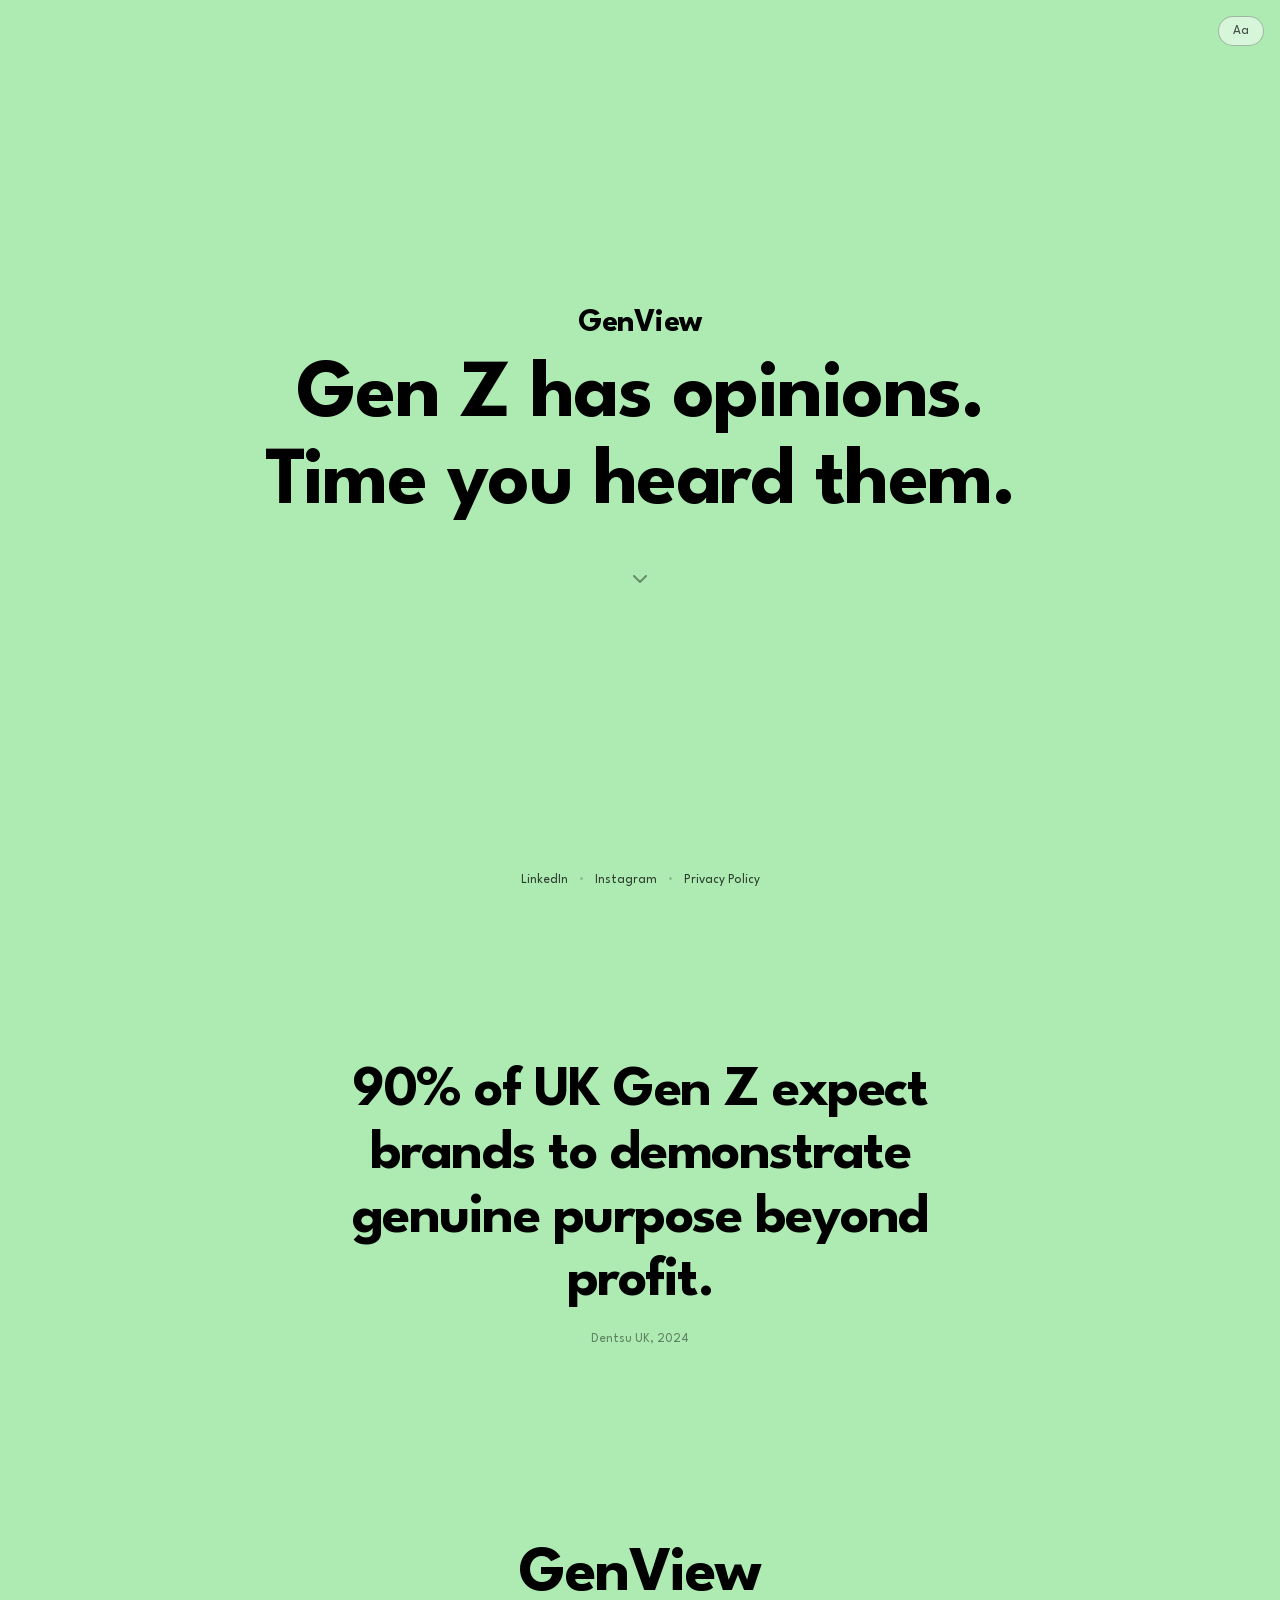
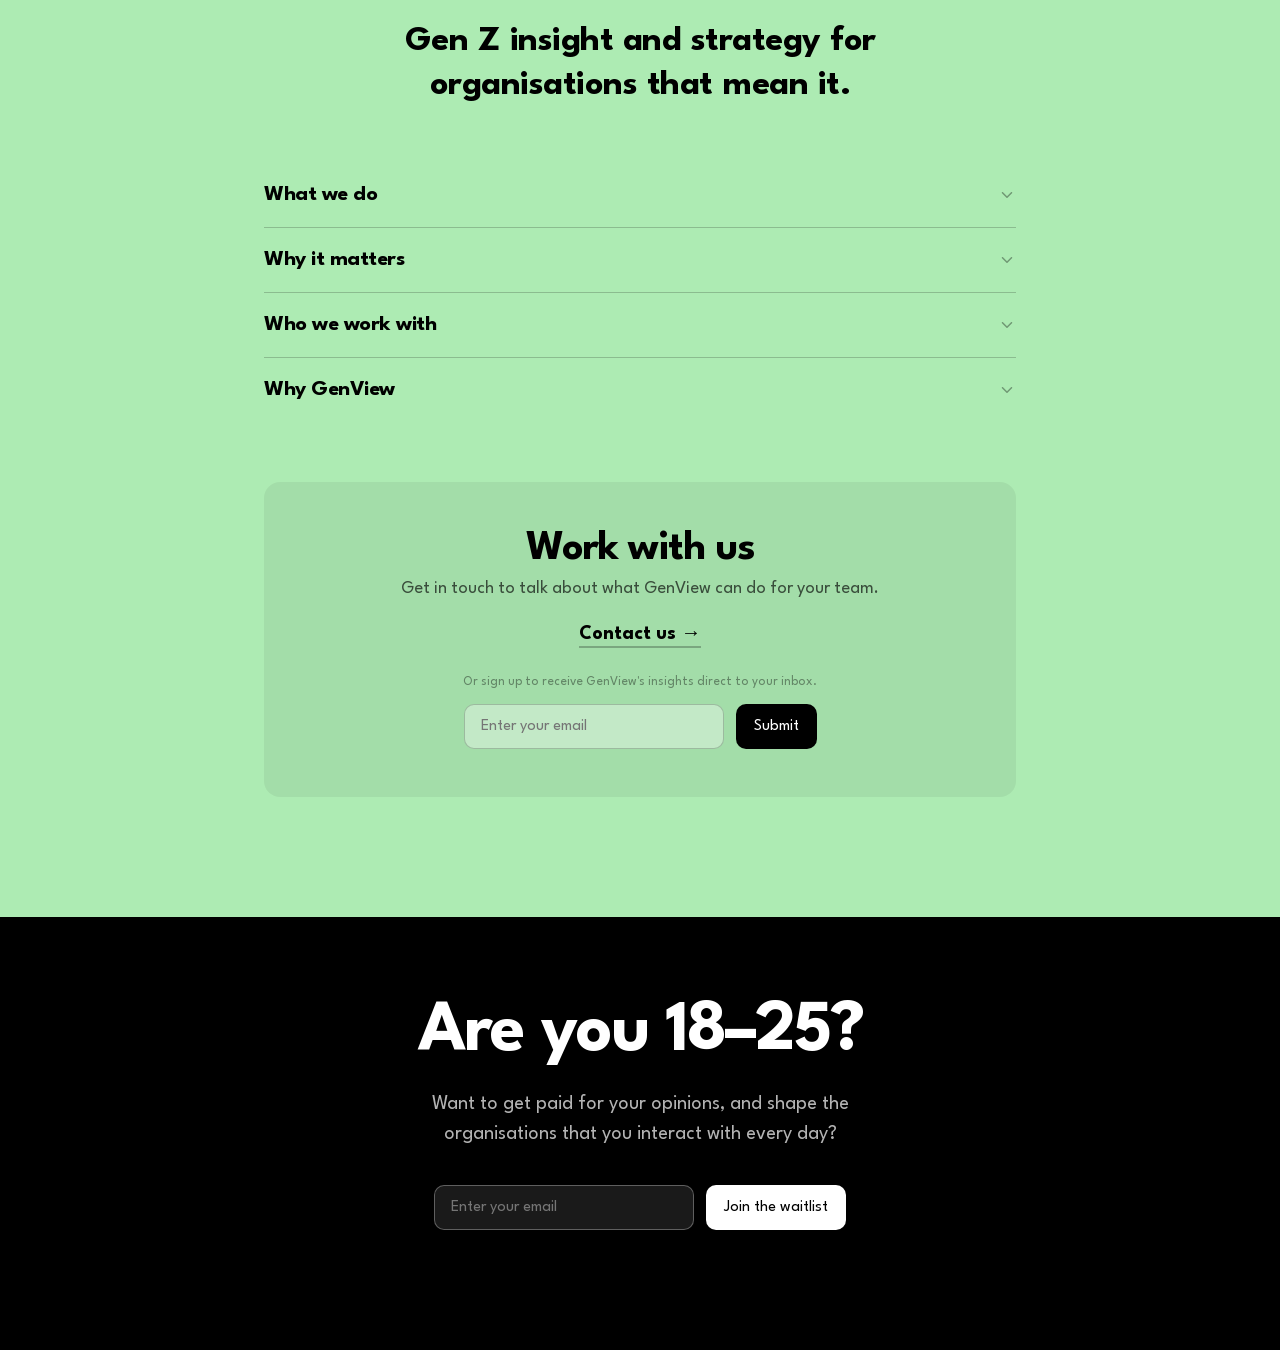
==== index.html @ 56feb3cb "Stat section: more spacing, full viewport feel, fade-in on scroll" ====
<!DOCTYPE html>
<html lang="en">
<head>
  <meta charset="UTF-8">
  <meta name="viewport" content="width=device-width, initial-scale=1.0">
  <title>GenView</title>
  <link rel="icon" type="image/svg+xml" href="favicon.svg">
  <link rel="icon" type="image/png" href="favicon.png">
  <link rel="apple-touch-icon" href="preview.png">

  <meta name="description" content="Gen Z insight and strategy for organisations that mean it." />
  <link rel="canonical" href="https://genview.uk/" />

  <!-- Open Graph -->
  <meta property="og:title" content="GenView" />
  <meta property="og:description" content="Gen Z insight and strategy for organisations that mean it." />
  <meta property="og:type" content="website" />
  <meta property="og:url" content="https://genview.uk/" />
  <meta property="og:image" content="https://genview.uk/preview.png" />
  <meta property="og:image:width" content="1500" />
  <meta property="og:image:height" content="1500" />

  <!-- Twitter / WhatsApp -->
  <meta name="twitter:card" content="summary_large_image" />
  <meta name="twitter:title" content="GenView" />
  <meta name="twitter:description" content="Gen Z insight and strategy for organisations that mean it." />
  <meta name="twitter:image" content="https://genview.uk/preview.png" />

  <link rel="stylesheet" href="fonts/leaguespartan.css">
  <style>
    *, *::before, *::after { box-sizing: border-box; }

    @font-face {
      font-family: 'OpenDyslexic';
      src: url('https://cdn.jsdelivr.net/npm/opendyslexic@latest/OpenDyslexic-Regular.otf') format('opentype');
      font-weight: normal;
    }
    @font-face {
      font-family: 'OpenDyslexic';
      src: url('https://cdn.jsdelivr.net/npm/opendyslexic@latest/OpenDyslexic-Bold.otf') format('opentype');
      font-weight: bold;
    }

    body {
      margin: 0;
      background-color: #adebb3;
      font-family: 'League Spartan', sans-serif;
      color: black;
      -webkit-font-smoothing: antialiased;
      transition: background-color 0.3s ease;
    }

    body.dyslexic {
      background-color: #f8f3e3;
      font-family: 'OpenDyslexic', sans-serif;
      letter-spacing: 0.05em;
      word-spacing: 0.1em;
      line-height: 1.6;
    }

    #dyslexia-toggle {
      position: fixed;
      top: 16px;
      right: 16px;
      padding: 8px 14px;
      font-size: 13px;
      font-family: inherit;
      border: 1px solid rgba(0,0,0,0.25);
      border-radius: 20px;
      background: rgba(255,255,255,0.5);
      color: rgba(0,0,0,0.7);
      cursor: pointer;
      backdrop-filter: blur(6px);
      z-index: 100;
      transition: background 0.2s ease, border-color 0.2s ease;
    }

    #dyslexia-toggle:hover {
      background: rgba(255,255,255,0.8);
      border-color: rgba(0,0,0,0.4);
    }

    body.dyslexic #dyslexia-toggle {
      background: rgba(0,0,0,0.08);
      border-color: rgba(0,0,0,0.35);
    }

    html { scroll-behavior: smooth; }

    /* HERO */
    .hero {
      height: 100vh;
      display: flex;
      flex-direction: column;
      align-items: center;
      justify-content: center;
      text-align: center;
      padding: 0 24px;
    }

    .hero-brand {
      font-size: clamp(22px, 3vw, 32px);
      font-weight: 700;
      letter-spacing: -0.5px;
      margin-bottom: 16px;
    }

    .hero h1 {
      font-size: clamp(40px, 6.5vw, 82px);
      font-weight: 700;
      margin: 0;
      letter-spacing: -1.5px;
      line-height: 1.05;
    }

    .scroll-hint {
      margin: 40px auto 0;
      display: flex;
      justify-content: center;
      animation: bounce 2s infinite;
      opacity: 0.4;
      background: none;
      border: none;
      cursor: pointer;
      padding: 0;
      color: black;
    }

    .scroll-hint svg { width: 24px; height: 24px; }

    @keyframes bounce {
      0%, 100% { transform: translateY(0); }
      50%       { transform: translateY(6px); }
    }

    /* PANELS */
    .wrap {
      max-width: 800px;
      margin: 0 auto;
      padding: 40px 24px 120px;
    }

    .panel {
      border-top: 1px solid rgba(0,0,0,0.2);
    }

    .panel:last-of-type {
      border-bottom: 1px solid rgba(0,0,0,0.2);
    }

    .panel-trigger {
      width: 100%;
      background: none;
      border: none;
      cursor: pointer;
      padding: 22px 0;
      display: flex;
      align-items: center;
      justify-content: space-between;
      font-family: inherit;
      text-align: left;
      gap: 16px;
      transition: opacity 0.15s ease;
    }

    .panel-trigger:hover { opacity: 0.7; }

    .panel-trigger-label {
      font-size: clamp(17px, 2vw, 22px);
      font-weight: 700;
      letter-spacing: -0.5px;
      flex: 1;
    }

    .panel-trigger-title {
      font-size: clamp(17px, 2vw, 22px);
      font-weight: 700;
      letter-spacing: -0.5px;
      line-height: 1.2;
      flex: 1;
      text-align: left;
    }

    /* CTA panels — visually distinct */
    .panel-cta .panel-trigger-label {
      font-size: clamp(20px, 2.5vw, 28px);
      letter-spacing: -1px;
    }

    .panel-cta .panel-chevron {
      opacity: 0.7;
    }

    .panel-divider {
      border: none;
      border-top: 2px solid rgba(0,0,0,0.12);
      margin: 48px 0 0;
    }

    @media (max-width: 600px) {
      .panel-body-inner { padding: 0 0 28px; }
    }

    .panel-chevron {
      width: 18px;
      height: 18px;
      flex-shrink: 0;
      opacity: 0.35;
      transition: transform 0.3s ease, opacity 0.2s ease;
    }

    .panel.open .panel-chevron {
      transform: rotate(180deg);
      opacity: 0.7;
    }

    .panel-body {
      max-height: 0;
      overflow: hidden;
      transition: max-height 0.4s ease;
    }

    .panel.open .panel-body {
      max-height: 600px;
    }

    .panel-body-inner {
      padding: 0 40px 36px 24px;
      font-size: clamp(15px, 1.5vw, 18px);
      line-height: 1.65;
      color: rgba(0,0,0,0.8);
    }

    @media (max-width: 600px) {
      .panel-body-inner { padding: 0 0 28px; }
    }

    .founder-block {
      display: flex;
      gap: 24px;
      align-items: flex-start;
      margin-bottom: 20px;
    }

    .founder-photo {
      width: 110px;
      height: 110px;
      border-radius: 50%;
      object-fit: cover;
      flex-shrink: 0;
    }

    .founder-name {
      font-size: clamp(20px, 2.2vw, 26px);
      font-weight: 700;
      letter-spacing: -0.5px;
      line-height: 1.1;
    }

    .founder-role {
      font-size: 13px;
      opacity: 0.5;
      margin-top: 4px;
    }

    .panel-body-inner p { margin: 0 0 14px; }
    .panel-body-inner p:last-child { margin: 0; }

    .stat-panel {
      font-size: clamp(22px, 2.8vw, 36px);
      font-weight: 700;
      line-height: 1.2;
      margin-bottom: 12px;
    }

    .source { font-size: 12px; color: rgba(0,0,0,0.5); margin-bottom: 20px; }

    /* PANELS INTRO */
    .panels-intro {
      font-size: clamp(22px, 3vw, 36px);
      font-weight: 700;
      letter-spacing: -0.5px;
      color: black;
      text-align: center;
      max-width: 600px;
      margin: 0 auto 56px;
      line-height: 1.2;
    }

    /* CTA */
    .cta {
      margin-top: 0;
      text-align: center;
    }

    .email-title {
      font-size: clamp(22px, 3vw, 36px);
      font-weight: 700;
      margin-bottom: 12px;
      letter-spacing: -0.5px;
    }

    .email-sub { font-size: 16px; color: rgba(0,0,0,0.65); margin-bottom: 28px; }

    .cta-contact { margin-bottom: 32px; }

    .cta-contact a {
      display: inline-block;
      font-size: clamp(15px, 1.8vw, 20px);
      font-weight: 600;
      color: black;
      text-decoration: none;
      border-bottom: 2px solid rgba(0,0,0,0.25);
      padding-bottom: 2px;
      margin: 6px 16px;
      transition: border-color 0.2s ease;
    }

    .cta-contact a:hover { border-color: black; }

    .cta-divider { font-size: 13px; color: rgba(0,0,0,0.4); margin: 28px 0; }

    /* WORK WITH US BOX */
    .work-with-us-box {
      margin-top: 60px;
      background: rgba(0,0,0,0.06);
      border-radius: 16px;
      padding: 48px 40px;
      text-align: center;
    }

    .work-with-us-title {
      font-size: clamp(24px, 3.5vw, 42px);
      font-weight: 700;
      letter-spacing: -1px;
      margin-bottom: 12px;
    }

    .work-with-us-box p {
      font-size: clamp(15px, 1.5vw, 18px);
      color: rgba(0,0,0,0.65);
      margin: 0 0 24px;
    }

    .work-with-us-link {
      display: inline-block;
      font-size: clamp(16px, 1.8vw, 20px);
      font-weight: 700;
      color: black;
      text-decoration: none;
      border-bottom: 2px solid rgba(0,0,0,0.25);
      padding-bottom: 2px;
      transition: border-color 0.2s ease;
    }

    .work-with-us-link:hover { border-color: black; }

    .work-with-us-divider {
      font-size: 13px;
      color: rgba(0,0,0,0.4);
      margin: 28px 0 16px;
    }

    /* 18-25 BOTTOM SECTION */
    .genz-section {
      background: black;
      color: white;
      text-align: center;
      padding: 80px 24px 120px;
    }

    .genz-section h2 {
      font-size: clamp(36px, 6vw, 72px);
      font-weight: 700;
      letter-spacing: -2px;
      line-height: 1;
      margin: 0 0 20px;
    }

    .genz-section p {
      font-size: clamp(16px, 1.8vw, 20px);
      color: rgba(255,255,255,0.7);
      max-width: 480px;
      margin: 0 auto 36px;
      line-height: 1.5;
    }

    .genz-section input[type="email"] {
      background: rgba(255,255,255,0.1);
      border: 1px solid rgba(255,255,255,0.3);
      color: white;
    }

    .genz-section input[type="email"]::placeholder { color: rgba(255,255,255,0.4); }

    .genz-section button[type="submit"] {
      background: white;
      color: black;
    }

    form {
      display: flex;
      gap: 12px;
      flex-wrap: wrap;
      justify-content: center;
    }

    input[type="email"] {
      padding: 14px 16px;
      font-size: 16px;
      font-family: inherit;
      border: 1px solid rgba(0,0,0,0.2);
      border-radius: 10px;
      width: 260px;
      background: rgba(255,255,255,0.35);
      outline: none;
    }

    button[type="submit"] {
      padding: 14px 18px;
      font-size: 16px;
      font-family: inherit;
      border: none;
      border-radius: 10px;
      background: black;
      color: white;
      cursor: pointer;
    }

    /* FOOTER */
    .footer {
      position: fixed;
      bottom: 14px;
      left: 50%;
      transform: translateX(-50%);
      font-size: 13px;
      color: rgba(0,0,0,0.6);
      display: flex;
      gap: 10px;
      align-items: center;
      white-space: nowrap;
      transition: color 0.3s ease;
    }

    .footer-link {
      transition: color 0.3s ease;
    }

    .dot { opacity: 0.35; }

    .footer-link {
      color: rgba(0,0,0,0.75);
      text-decoration: none;
    }
  </style>
</head>
<body>

  <button id="dyslexia-toggle" aria-pressed="false" title="Toggle dyslexia-friendly reading mode">Aa</button>

  <!-- HERO -->
  <div class="hero">
    <div class="hero-brand">GenView</div>
    <h1>Gen Z has opinions.<br>Time you heard them.</h1>
    <button class="scroll-hint" aria-label="Scroll down"
      onclick="window.scrollTo({top: window.innerHeight, behavior: 'smooth'})">
      <svg viewBox="0 0 24 24" fill="none" stroke="currentColor" stroke-width="2"
        stroke-linecap="round" stroke-linejoin="round">
        <polyline points="6 9 12 15 18 9"></polyline>
      </svg>
    </button>
  </div>

  <!-- STAT -->
  <div id="stat-section" style="text-align: center; padding: 160px 24px; max-width: 780px; margin: 0 auto; opacity: 0; transition: opacity 1.4s ease;">
    <div style="font-size: clamp(28px, 4.5vw, 58px); font-weight: 700; letter-spacing: -1.5px; line-height: 1.1; margin-bottom: 20px;">90% of UK Gen Z expect brands to demonstrate genuine purpose beyond profit.</div>
    <div style="font-size: 13px; color: rgba(0,0,0,0.45);">Dentsu UK, 2024</div>
  </div>

  <!-- PANELS -->
  <div class="wrap">
    <div style="font-size: clamp(32px, 5vw, 64px); font-weight: 700; letter-spacing: -1.5px; text-align: center; margin-bottom: 16px;">GenView</div>
    <p class="panels-intro">Gen Z insight and strategy for organisations that mean it.</p>

    <div class="panel" id="panel-1" style="border-top: none;">
      <button class="panel-trigger" onclick="togglePanel('panel-1')" aria-expanded="false">
        <span class="panel-trigger-label">What we do</span>
        <svg class="panel-chevron" viewBox="0 0 24 24" fill="none" stroke="currentColor" stroke-width="2" stroke-linecap="round" stroke-linejoin="round">
          <polyline points="6 9 12 15 18 9"></polyline>
        </svg>
      </button>
      <div class="panel-body">
        <div class="panel-body-inner">
          <p>GenView runs a standing panel of paid, committed Gen Z participants – and uses in-depth qualitative research, not mass surveys, to get to the bottom of how young people actually think, feel, and consume. It's insight you can't get from surveys.</p>
          <p>Most research tells you what young people say. GenView tells you why, and what's coming next.</p>
        </div>
      </div>
    </div>

    <div class="panel" id="panel-2">
      <button class="panel-trigger" onclick="togglePanel('panel-2')" aria-expanded="false">
        <span class="panel-trigger-label">Why it matters</span>
        <svg class="panel-chevron" viewBox="0 0 24 24" fill="none" stroke="currentColor" stroke-width="2" stroke-linecap="round" stroke-linejoin="round">
          <polyline points="6 9 12 15 18 9"></polyline>
        </svg>
      </button>
      <div class="panel-body">
        <div class="panel-body-inner">
          <p>The UK Government co-produced its National Youth Strategy directly with young people for the first time in history. Accountability to Gen Z is no longer just good practice – it's a growing expectation of organisations that do good.</p>
        </div>
      </div>
    </div>

    <div class="panel" id="panel-3">
      <button class="panel-trigger" onclick="togglePanel('panel-3')" aria-expanded="false">
        <span class="panel-trigger-label">Who we work with</span>
        <svg class="panel-chevron" viewBox="0 0 24 24" fill="none" stroke="currentColor" stroke-width="2" stroke-linecap="round" stroke-linejoin="round">
          <polyline points="6 9 12 15 18 9"></polyline>
        </svg>
      </button>
      <div class="panel-body">
        <div class="panel-body-inner">
          <p>GenView works with brands, organisations, and marketing teams across any sector where getting Gen Z right is non-negotiable. From FMCG to financial services, tech to entertainment – anyone who can't afford to get young people wrong.</p>
          <p>We also work with charities, foundations, and policy teams who need to understand and authentically engage with young people.</p>
        </div>
      </div>
    </div>

    <div class="panel" id="panel-4">
      <button class="panel-trigger" onclick="togglePanel('panel-4')" aria-expanded="false">
        <span class="panel-trigger-label">Why GenView</span>
        <svg class="panel-chevron" viewBox="0 0 24 24" fill="none" stroke="currentColor" stroke-width="2" stroke-linecap="round" stroke-linejoin="round">
          <polyline points="6 9 12 15 18 9"></polyline>
        </svg>
      </button>
      <div class="panel-body">
        <div class="panel-body-inner">
          <div class="founder-block">
            <img src="luke.jpg" alt="Luke Hall, Founder of GenView" class="founder-photo">
            <div>
              <div class="founder-name">Luke Hall</div>
              <div class="founder-role">Founder, GenView</div>
            </div>
          </div>
          <p>Most Gen Z insight comes from the outside looking in. GenView's founder has spent years embedded in the policy, advocacy, and institutional worlds that actually shape how young people live – from policymakers in the House of Commons to speaking at international fora such as UNICEF and consumer business summits. That's a different kind of intelligence.</p>
          <p>The combination no competitor has built: a standing panel, in-depth co-design, and a closed loop with every young person involved – making the research richer, the data more honest, and the insight more reliable.</p>
        </div>
      </div>
    </div>

    <!-- CTA PANELS -->
    <div class="work-with-us-box">
      <div class="work-with-us-title">Work with us</div>
      <p>Get in touch to talk about what GenView can do for your team.</p>
      <a href="mailto:hello@genview.uk?subject=GenView Enquiry" class="work-with-us-link">Contact us →</a>
      <div class="work-with-us-divider">Or sign up to receive GenView's insights direct to your inbox.</div>
      <form id="form-org">
        <input type="hidden" name="source" value="organisation">
        <input type="email" name="email" placeholder="Enter your email" required />
        <button type="submit">Submit</button>
      </form>
      <div id="success-org" style="display:none; margin-top:16px; font-size:15px; color:rgba(0,0,0,0.65);">Success. We'll be in touch.</div>
    </div>

  </div>

  <!-- 18-25 SECTION -->
  <div class="genz-section">
    <h2>Are you 18–25?</h2>
    <p>Want to get paid for your opinions, and shape the organisations that you interact with every day?</p>
    <form id="form-panel">
      <input type="hidden" name="source" value="panel">
      <input type="email" name="email" placeholder="Enter your email" required />
      <button type="submit">Join the waitlist</button>
    </form>
    <div id="success-panel" style="display:none; margin-top:16px; font-size:15px; color:rgba(255,255,255,0.7);">You're on the list. We'll be in touch.</div>
  </div>

  <!-- FOOTER -->
  <div class="footer">
    <a href="https://www.linkedin.com/company/112609480/" target="_blank" class="footer-link">LinkedIn</a>
    <span class="dot">•</span>
    <a href="https://www.instagram.com/genviewuk/" target="_blank" class="footer-link">Instagram</a>
    <span class="dot">•</span>
    <a href="privacy.html" class="footer-link">Privacy Policy</a>
  </div>

<script>
  const SCRIPT_URL = "https://script.google.com/macros/s/AKfycbyQBHndjjEp-2qAPYGcVpNUHglOpEFJNtSbEkHs6CS32vU5wOG9wKC4CSMKYyIv8kfH/exec";

  async function submitForm(formId, successId) {
    const form = document.getElementById(formId);
    const success = document.getElementById(successId);
    form.addEventListener("submit", async function(e) {
      e.preventDefault();
      const formData = new FormData(form);
      try {
        await fetch(SCRIPT_URL, { method: "POST", body: formData, mode: "no-cors" });
        form.style.display = "none";
        success.style.display = "block";
        setTimeout(() => {
          form.style.display = "flex";
          success.style.display = "none";
          form.reset();
        }, 5000);
      } catch (err) {
        alert("Something went wrong. Please try again.");
      }
    });
  }

  submitForm("form-org", "success-org");
  submitForm("form-panel", "success-panel");

  // Dyslexia toggle
  const toggle = document.getElementById("dyslexia-toggle");
  if (localStorage.getItem("dyslexic") === "true") {
    document.body.classList.add("dyslexic");
    toggle.setAttribute("aria-pressed", "true");
  }
  toggle.addEventListener("click", function() {
    const isOn = document.body.classList.toggle("dyslexic");
    toggle.setAttribute("aria-pressed", isOn ? "true" : "false");
    localStorage.setItem("dyslexic", isOn);
  });

  // Footer turns white over black 18-25 section
  const footer = document.querySelector('.footer');
  // Fade in stat when it enters view
  const statSection = document.getElementById("stat-section");
  const statObserver = new IntersectionObserver(function(entries) {
    entries.forEach(function(entry) {
      if (entry.isIntersecting) {
        statSection.style.opacity = "1";
        statObserver.disconnect();
      }
    });
  }, { threshold: 0.3 });
  statObserver.observe(statSection);

  const genzSection = document.querySelector('.genz-section');

  const footerObserver = new IntersectionObserver(function(entries) {
    entries.forEach(function(entry) {
      if (entry.isIntersecting) {
        footer.style.color = 'rgba(255,255,255,0.7)';
        footer.querySelectorAll('.footer-link').forEach(a => a.style.color = 'rgba(255,255,255,0.9)');
      } else {
        footer.style.color = 'rgba(0,0,0,0.6)';
        footer.querySelectorAll('.footer-link').forEach(a => a.style.color = 'rgba(0,0,0,0.75)');
      }
    });
  }, { threshold: 0.1 });

  footerObserver.observe(genzSection);

  function togglePanel(id) {
    const panel = document.getElementById(id);
    const btn = panel.querySelector('.panel-trigger');
    const isOpen = panel.classList.contains('open');

    // Close all panels
    document.querySelectorAll('.panel').forEach(p => {
      p.classList.remove('open');
      p.querySelector('.panel-trigger').setAttribute('aria-expanded', 'false');
    });

    // Open clicked one if it was closed
    if (!isOpen) {
      panel.classList.add('open');
      btn.setAttribute('aria-expanded', 'true');
    }
  }
</script>

</body>
</html>
---- fonts/leaguespartan.css ----
/* League Spartan — self-hosted to avoid CORS issues with GoDaddy CDN */

/* vietnamese */
@font-face {
  font-family: 'League Spartan';
  font-style: normal;
  font-weight: 400 700;
  font-display: swap;
  src: url('leaguespartan-vietnamese.woff2') format('woff2');
  unicode-range: U+0102-0103, U+0110-0111, U+0128-0129, U+0168-0169, U+01A0-01A1, U+01AF-01B0, U+0300-0301, U+0303-0304, U+0308-0309, U+0323, U+0329, U+1EA0-1EF9, U+20AB;
}

/* latin-ext */
@font-face {
  font-family: 'League Spartan';
  font-style: normal;
  font-weight: 400 700;
  font-display: swap;
  src: url('leaguespartan-latin-ext.woff2') format('woff2');
  unicode-range: U+0100-02BA, U+02BD-02C5, U+02C7-02CC, U+02CE-02D7, U+02DD-02FF, U+0304, U+0308, U+0329, U+1D00-1DBF, U+1E00-1E9F, U+1EF2-1EFF, U+2020, U+20A0-20AB, U+20AD-20C0, U+2113, U+2C60-2C7F, U+A720-A7FF;
}

/* latin */
@font-face {
  font-family: 'League Spartan';
  font-style: normal;
  font-weight: 400 700;
  font-display: swap;
  src: url('leaguespartan-latin.woff2') format('woff2');
  unicode-range: U+0000-00FF, U+0131, U+0152-0153, U+02BB-02BC, U+02C6, U+02DA, U+02DC, U+0304, U+0308, U+0329, U+2000-206F, U+20AC, U+2122, U+2191, U+2193, U+2212, U+2215, U+FEFF, U+FFFD;
}
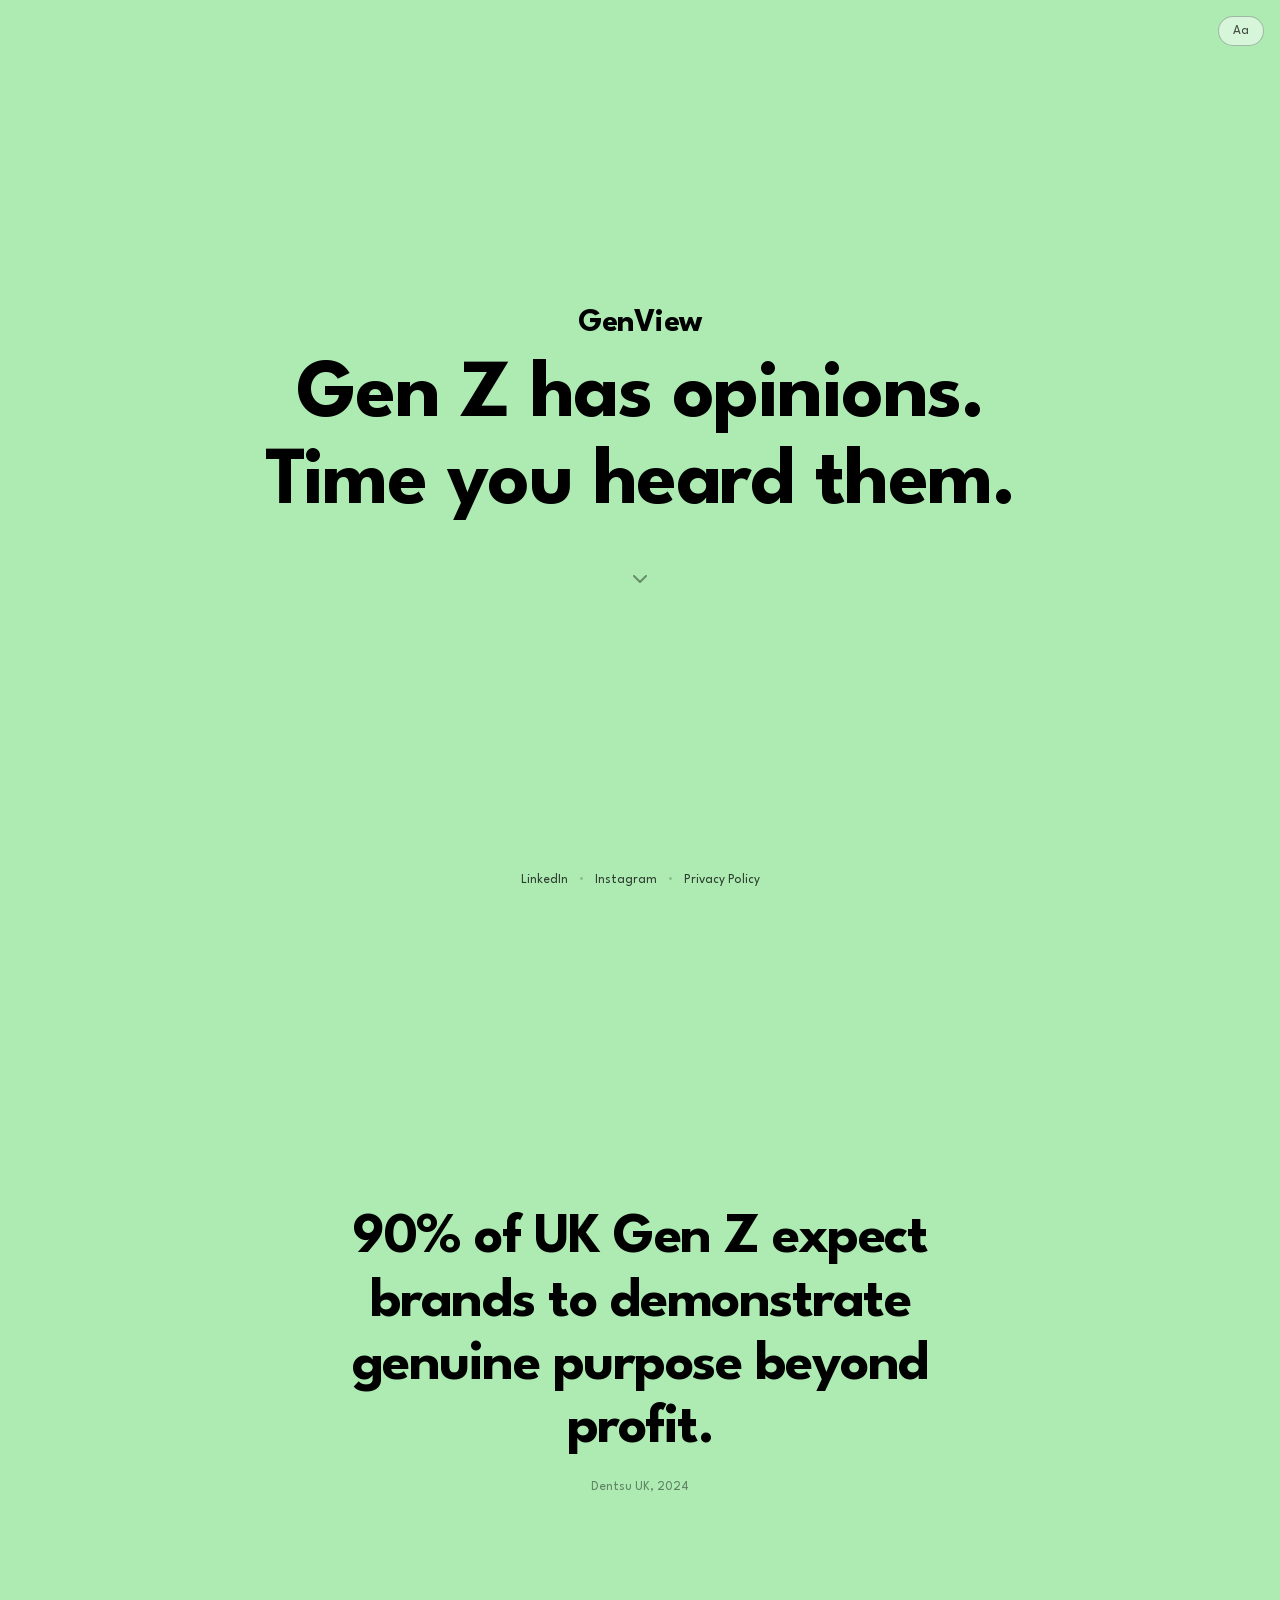
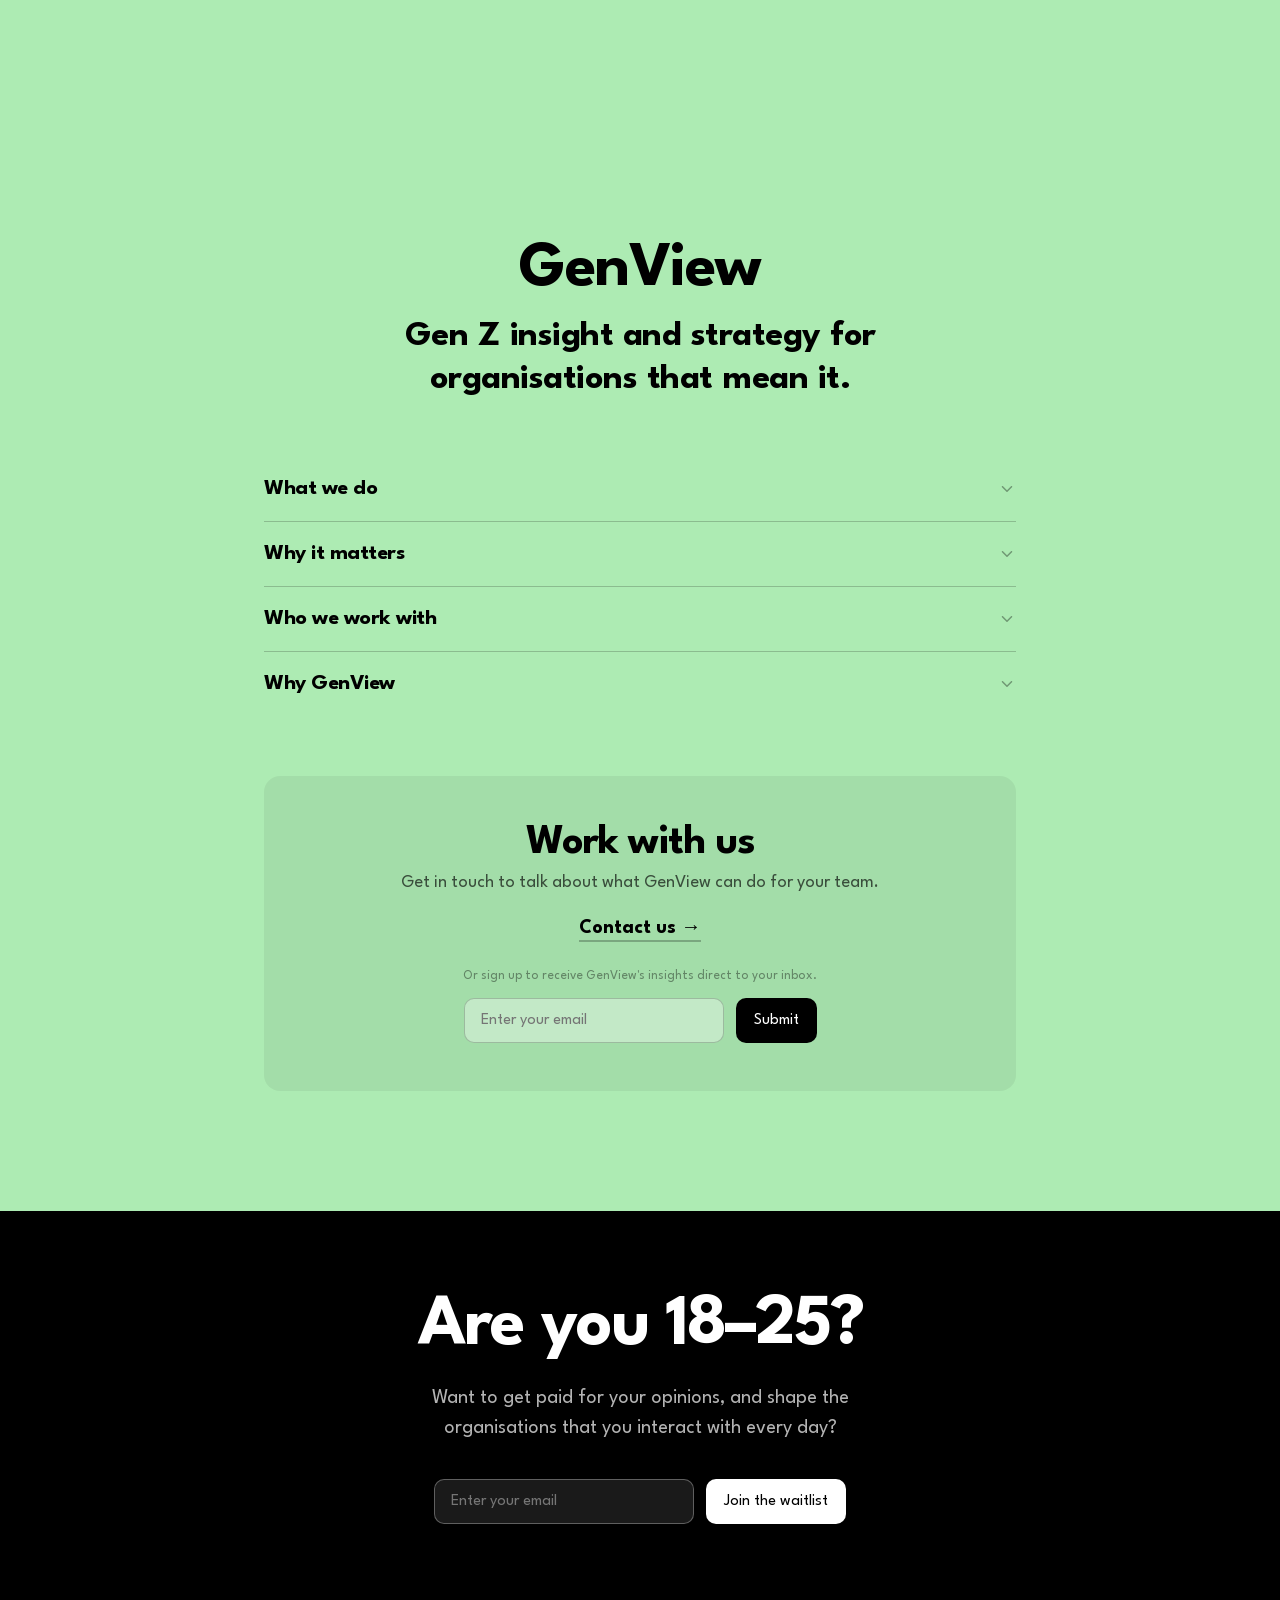
==== commit 9e3b5cf1: "Stat section fills full viewport height" ====
--- a/index.html
+++ b/index.html
@@ -472,7 +472,7 @@
   </div>
 
   <!-- STAT -->
-  <div id="stat-section" style="text-align: center; padding: 160px 24px; max-width: 780px; margin: 0 auto; opacity: 0; transition: opacity 1.4s ease;">
+  <div id="stat-section" style="min-height: 100vh; display: flex; flex-direction: column; align-items: center; justify-content: center; text-align: center; padding: 80px 24px; max-width: 780px; margin: 0 auto; opacity: 0; transition: opacity 1.4s ease;">
     <div style="font-size: clamp(28px, 4.5vw, 58px); font-weight: 700; letter-spacing: -1.5px; line-height: 1.1; margin-bottom: 20px;">90% of UK Gen Z expect brands to demonstrate genuine purpose beyond profit.</div>
     <div style="font-size: 13px; color: rgba(0,0,0,0.45);">Dentsu UK, 2024</div>
   </div>
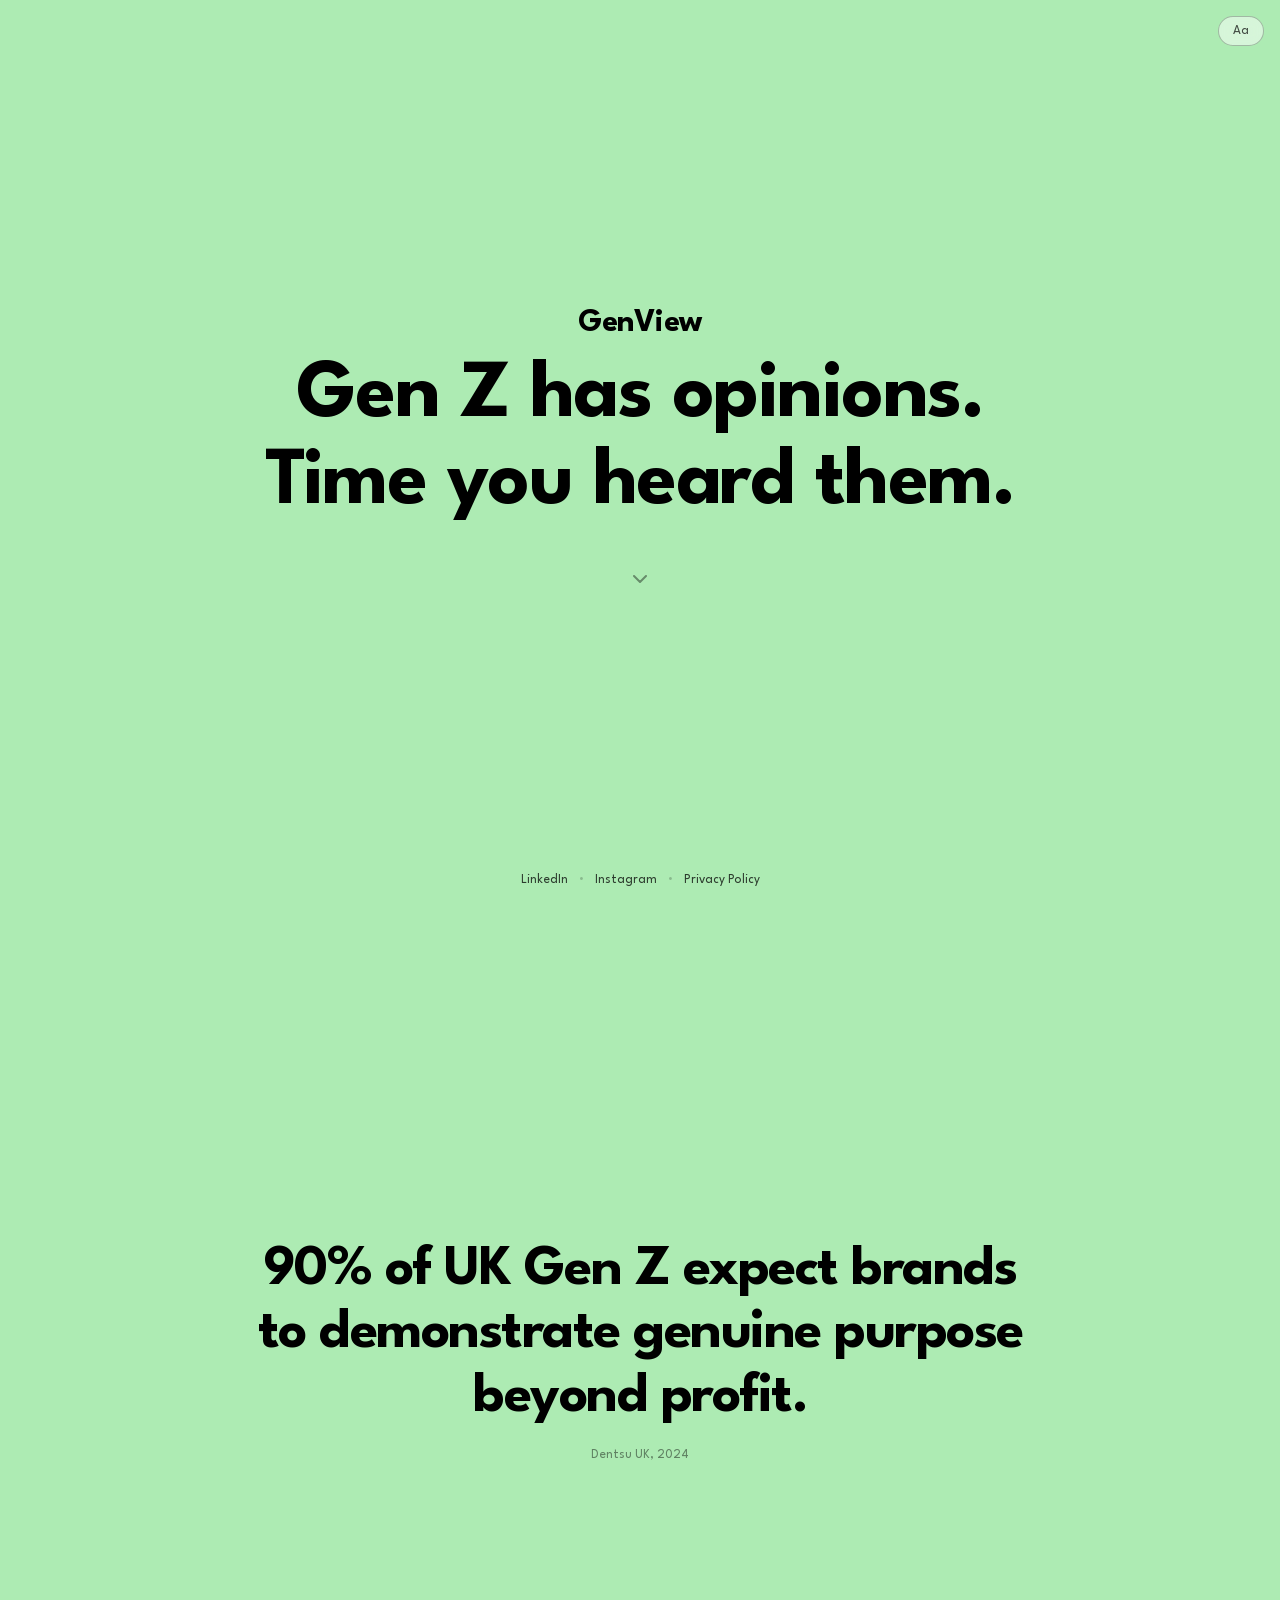
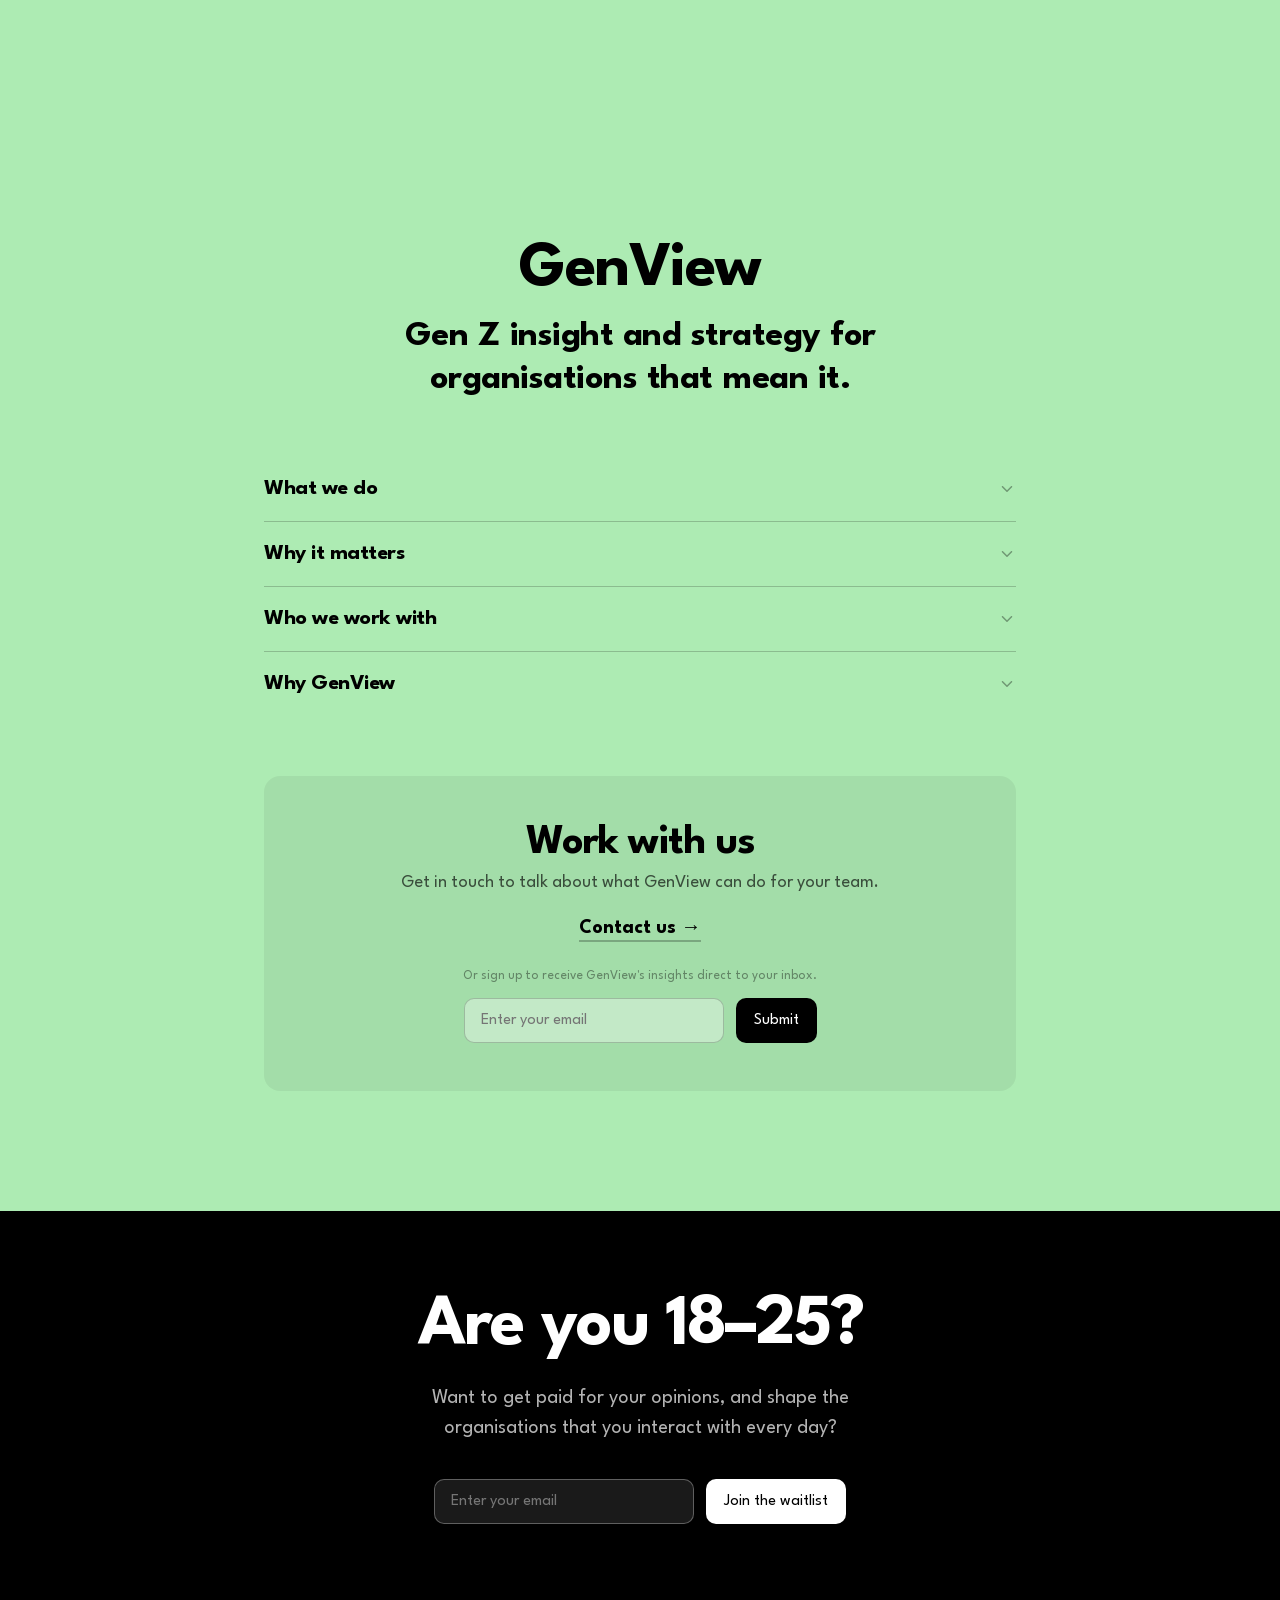
==== commit c5964e7c: "Stat section full width 100vh so nothing else visible when scrolled to it" ====
--- a/index.html
+++ b/index.html
@@ -238,7 +238,7 @@
     .founder-block {
       display: flex;
       gap: 24px;
-      align-items: flex-start;
+      align-items: center;
       margin-bottom: 20px;
     }
 
@@ -472,9 +472,11 @@
   </div>
 
   <!-- STAT -->
-  <div id="stat-section" style="min-height: 100vh; display: flex; flex-direction: column; align-items: center; justify-content: center; text-align: center; padding: 80px 24px; max-width: 780px; margin: 0 auto; opacity: 0; transition: opacity 1.4s ease;">
-    <div style="font-size: clamp(28px, 4.5vw, 58px); font-weight: 700; letter-spacing: -1.5px; line-height: 1.1; margin-bottom: 20px;">90% of UK Gen Z expect brands to demonstrate genuine purpose beyond profit.</div>
-    <div style="font-size: 13px; color: rgba(0,0,0,0.45);">Dentsu UK, 2024</div>
+  <div id="stat-section" style="min-height: 100vh; display: flex; flex-direction: column; align-items: center; justify-content: center; text-align: center; padding: 80px 24px; opacity: 0; transition: opacity 1.4s ease;">
+    <div style="max-width: 780px;">
+      <div style="font-size: clamp(28px, 4.5vw, 58px); font-weight: 700; letter-spacing: -1.5px; line-height: 1.1; margin-bottom: 20px;">90% of UK Gen Z expect brands to demonstrate genuine purpose beyond profit.</div>
+      <div style="font-size: 13px; color: rgba(0,0,0,0.45);">Dentsu UK, 2024</div>
+    </div>
   </div>
 
   <!-- PANELS -->
@@ -538,7 +540,7 @@
           <div class="founder-block">
             <img src="luke.jpg" alt="Luke Hall, Founder of GenView" class="founder-photo">
             <div>
-              <div class="founder-name">Luke Hall</div>
+              <a href="https://www.linkedin.com/in/luke-daniel-hall" target="_blank" rel="noopener noreferrer" class="founder-name" style="text-decoration: none; color: inherit;">Luke Hall</a>
               <div class="founder-role">Founder, GenView</div>
             </div>
           </div>
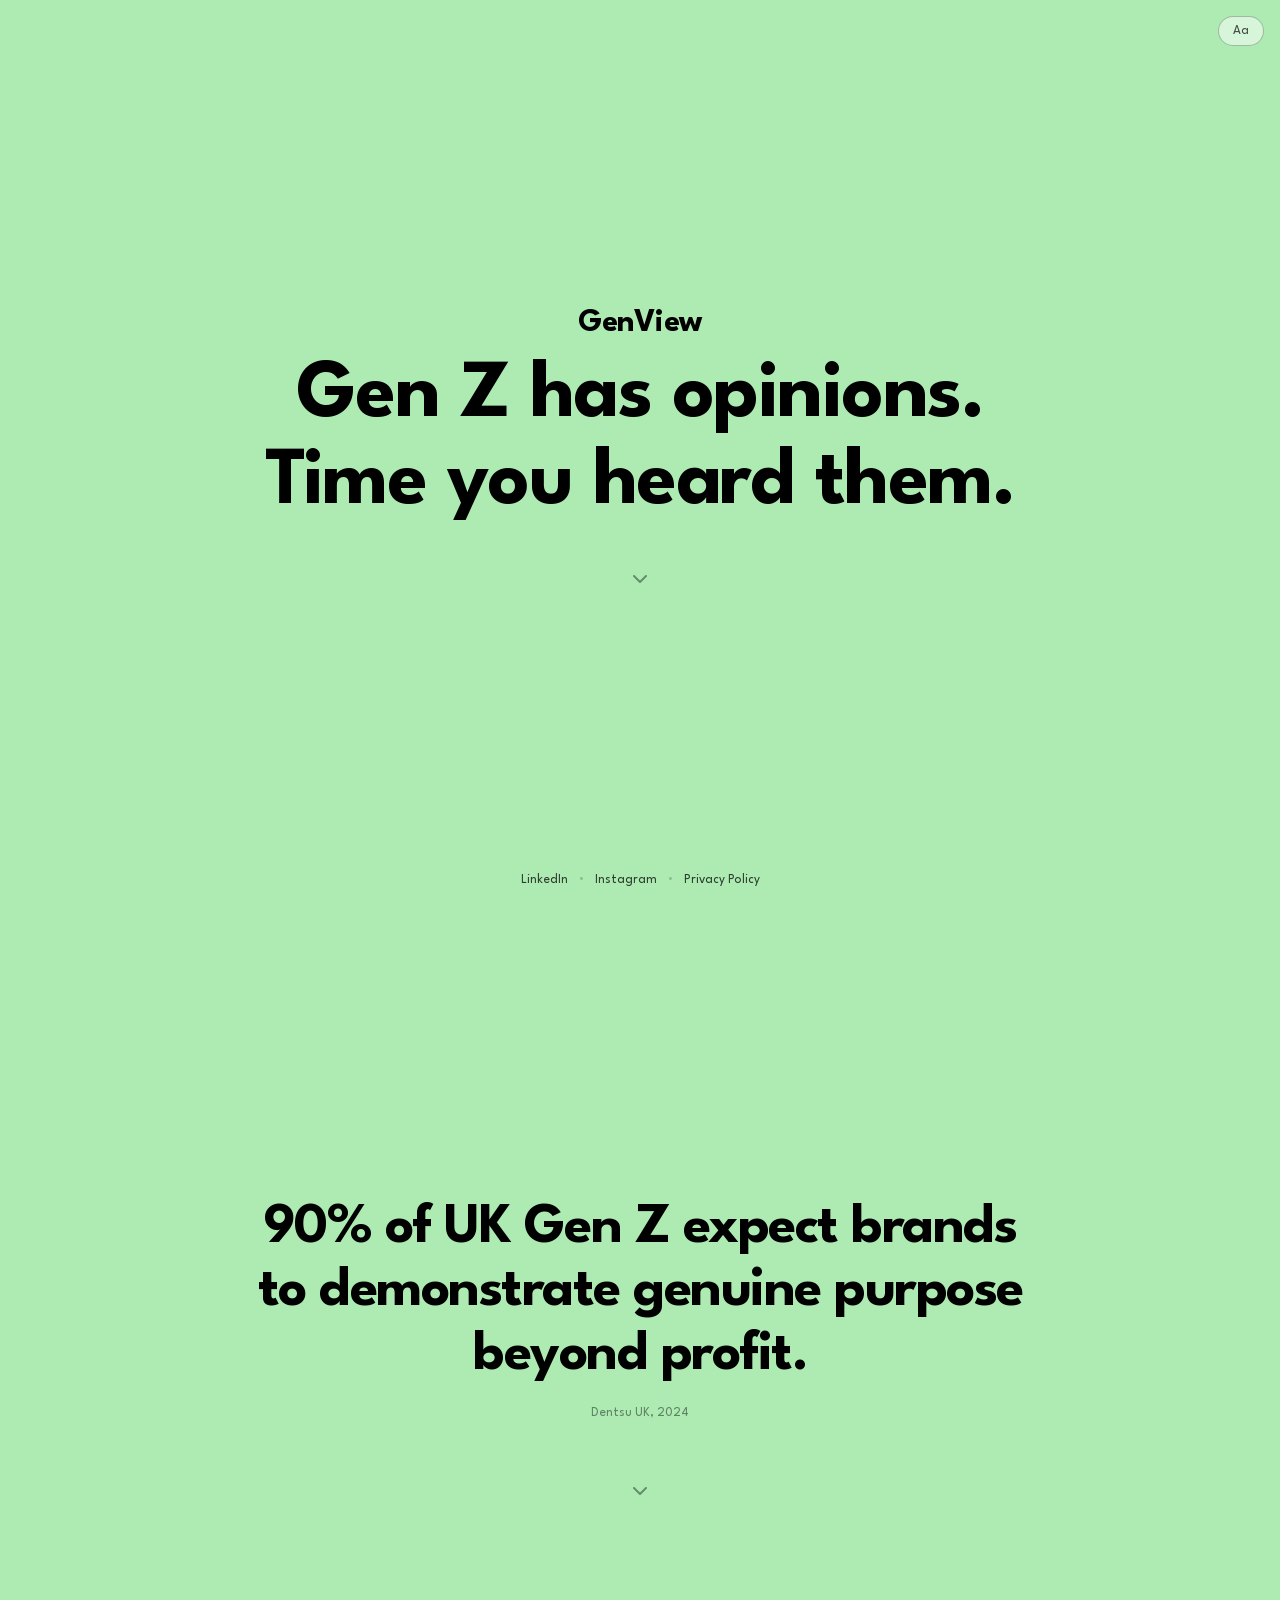
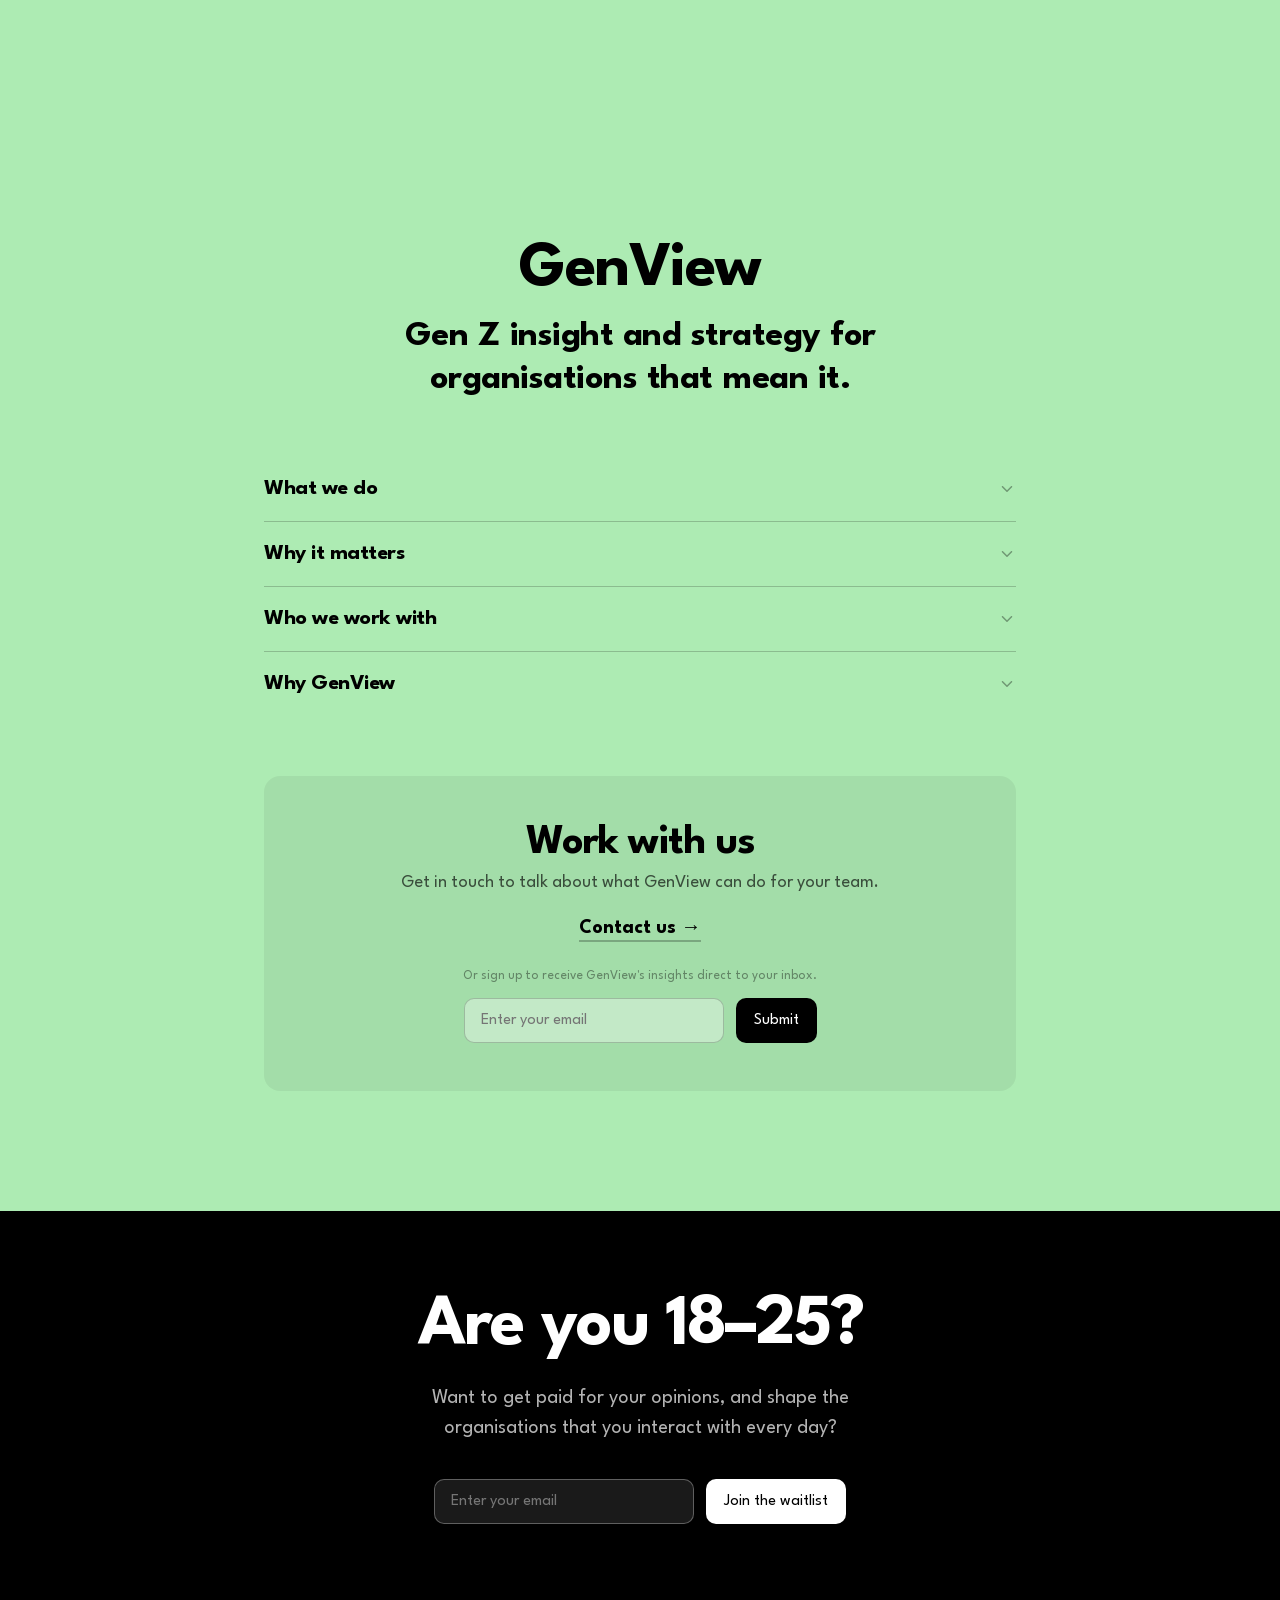
==== commit 483e10c6: "Add scroll arrow below 90% stat section" ====
--- a/index.html
+++ b/index.html
@@ -477,6 +477,13 @@
       <div style="font-size: clamp(28px, 4.5vw, 58px); font-weight: 700; letter-spacing: -1.5px; line-height: 1.1; margin-bottom: 20px;">90% of UK Gen Z expect brands to demonstrate genuine purpose beyond profit.</div>
       <div style="font-size: 13px; color: rgba(0,0,0,0.45);">Dentsu UK, 2024</div>
     </div>
+    <button class="scroll-hint" style="margin-top: 60px;" aria-label="Scroll down"
+      onclick="document.querySelector('.wrap').scrollIntoView({behavior: 'smooth'})">
+      <svg viewBox="0 0 24 24" fill="none" stroke="currentColor" stroke-width="2"
+        stroke-linecap="round" stroke-linejoin="round">
+        <polyline points="6 9 12 15 18 9"></polyline>
+      </svg>
+    </button>
   </div>
 
   <!-- PANELS -->
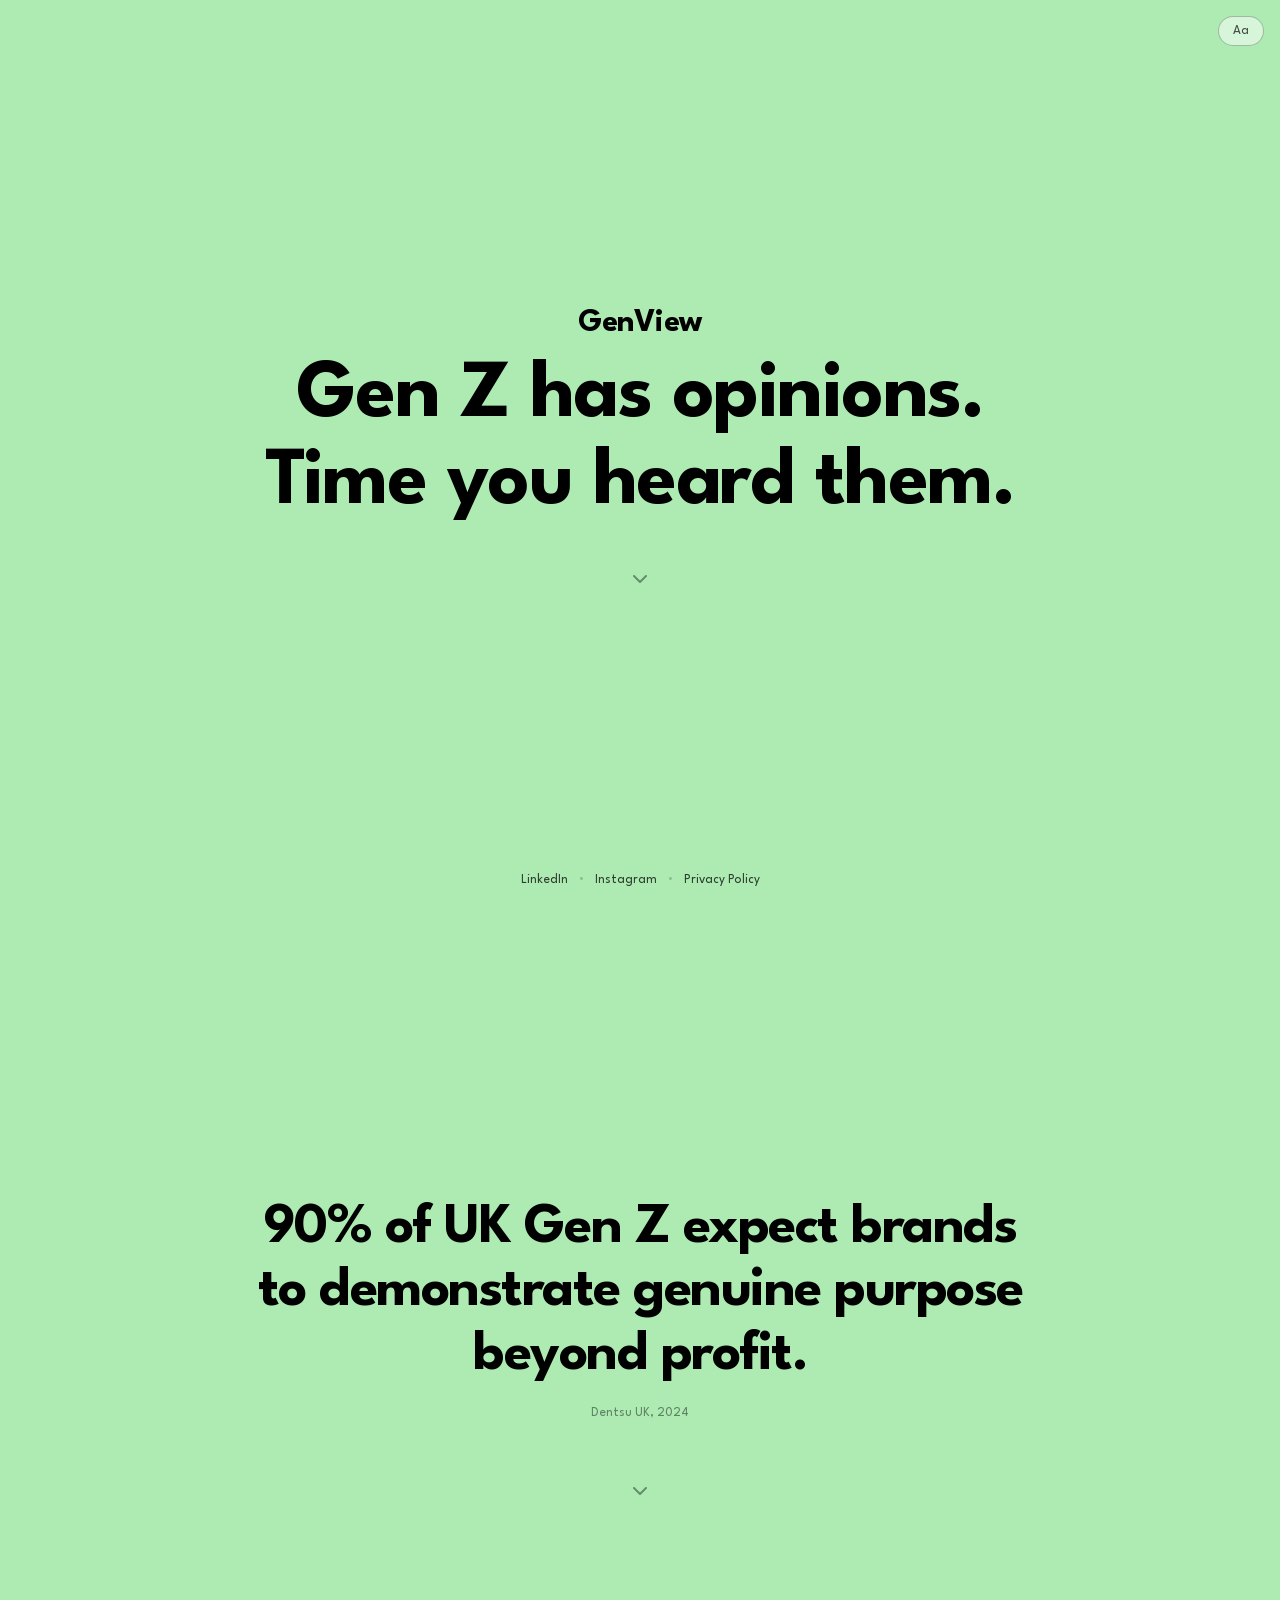
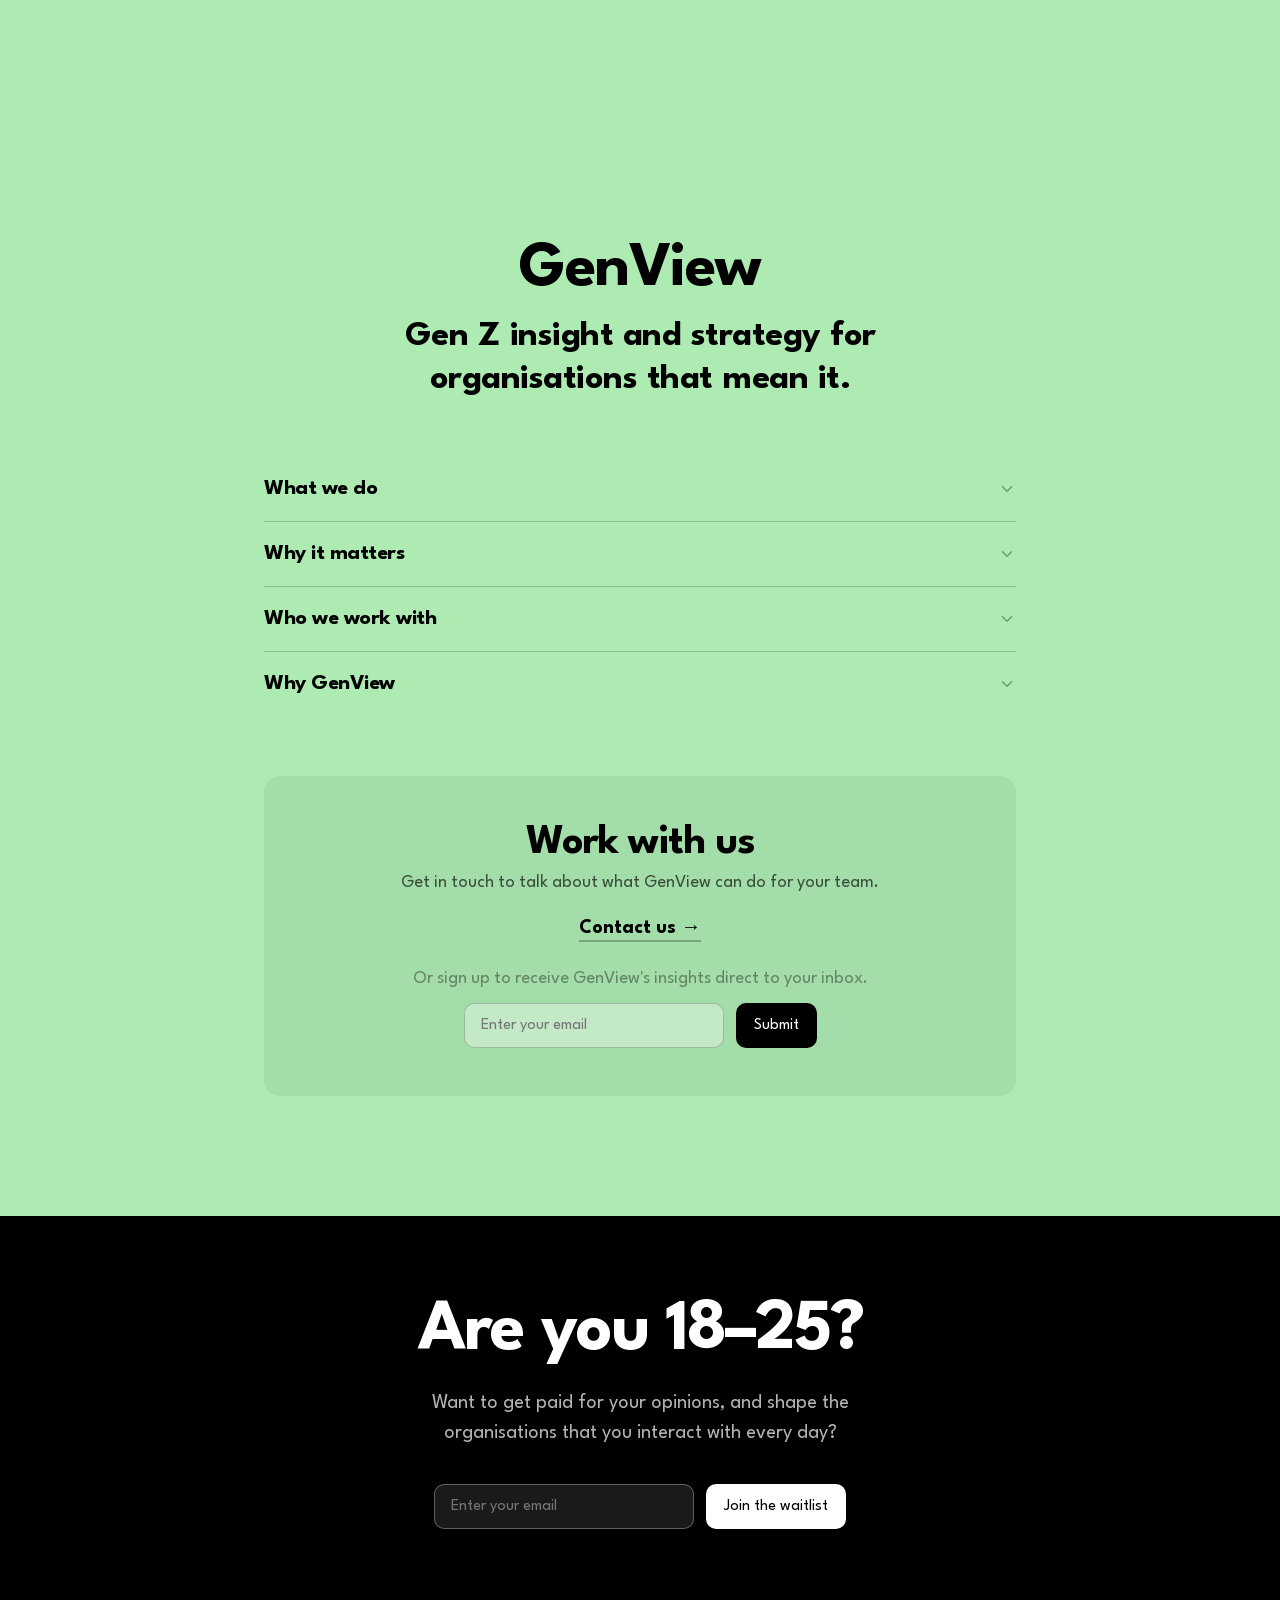
==== commit 18a82f20: "Underline Luke Hall link, fix divider text size" ====
--- a/index.html
+++ b/index.html
@@ -356,7 +356,7 @@
     .work-with-us-link:hover { border-color: black; }
 
     .work-with-us-divider {
-      font-size: 13px;
+      font-size: clamp(15px, 1.5vw, 18px);
       color: rgba(0,0,0,0.4);
       margin: 28px 0 16px;
     }
@@ -547,7 +547,7 @@
           <div class="founder-block">
             <img src="luke.jpg" alt="Luke Hall, Founder of GenView" class="founder-photo">
             <div>
-              <a href="https://www.linkedin.com/in/luke-daniel-hall" target="_blank" rel="noopener noreferrer" class="founder-name" style="text-decoration: none; color: inherit;">Luke Hall</a>
+              <a href="https://www.linkedin.com/in/luke-daniel-hall" target="_blank" rel="noopener noreferrer" class="founder-name" style="color: inherit; text-decoration: underline; text-underline-offset: 3px; text-decoration-color: rgba(0,0,0,0.3);">Luke Hall</a>
               <div class="founder-role">Founder, GenView</div>
             </div>
           </div>
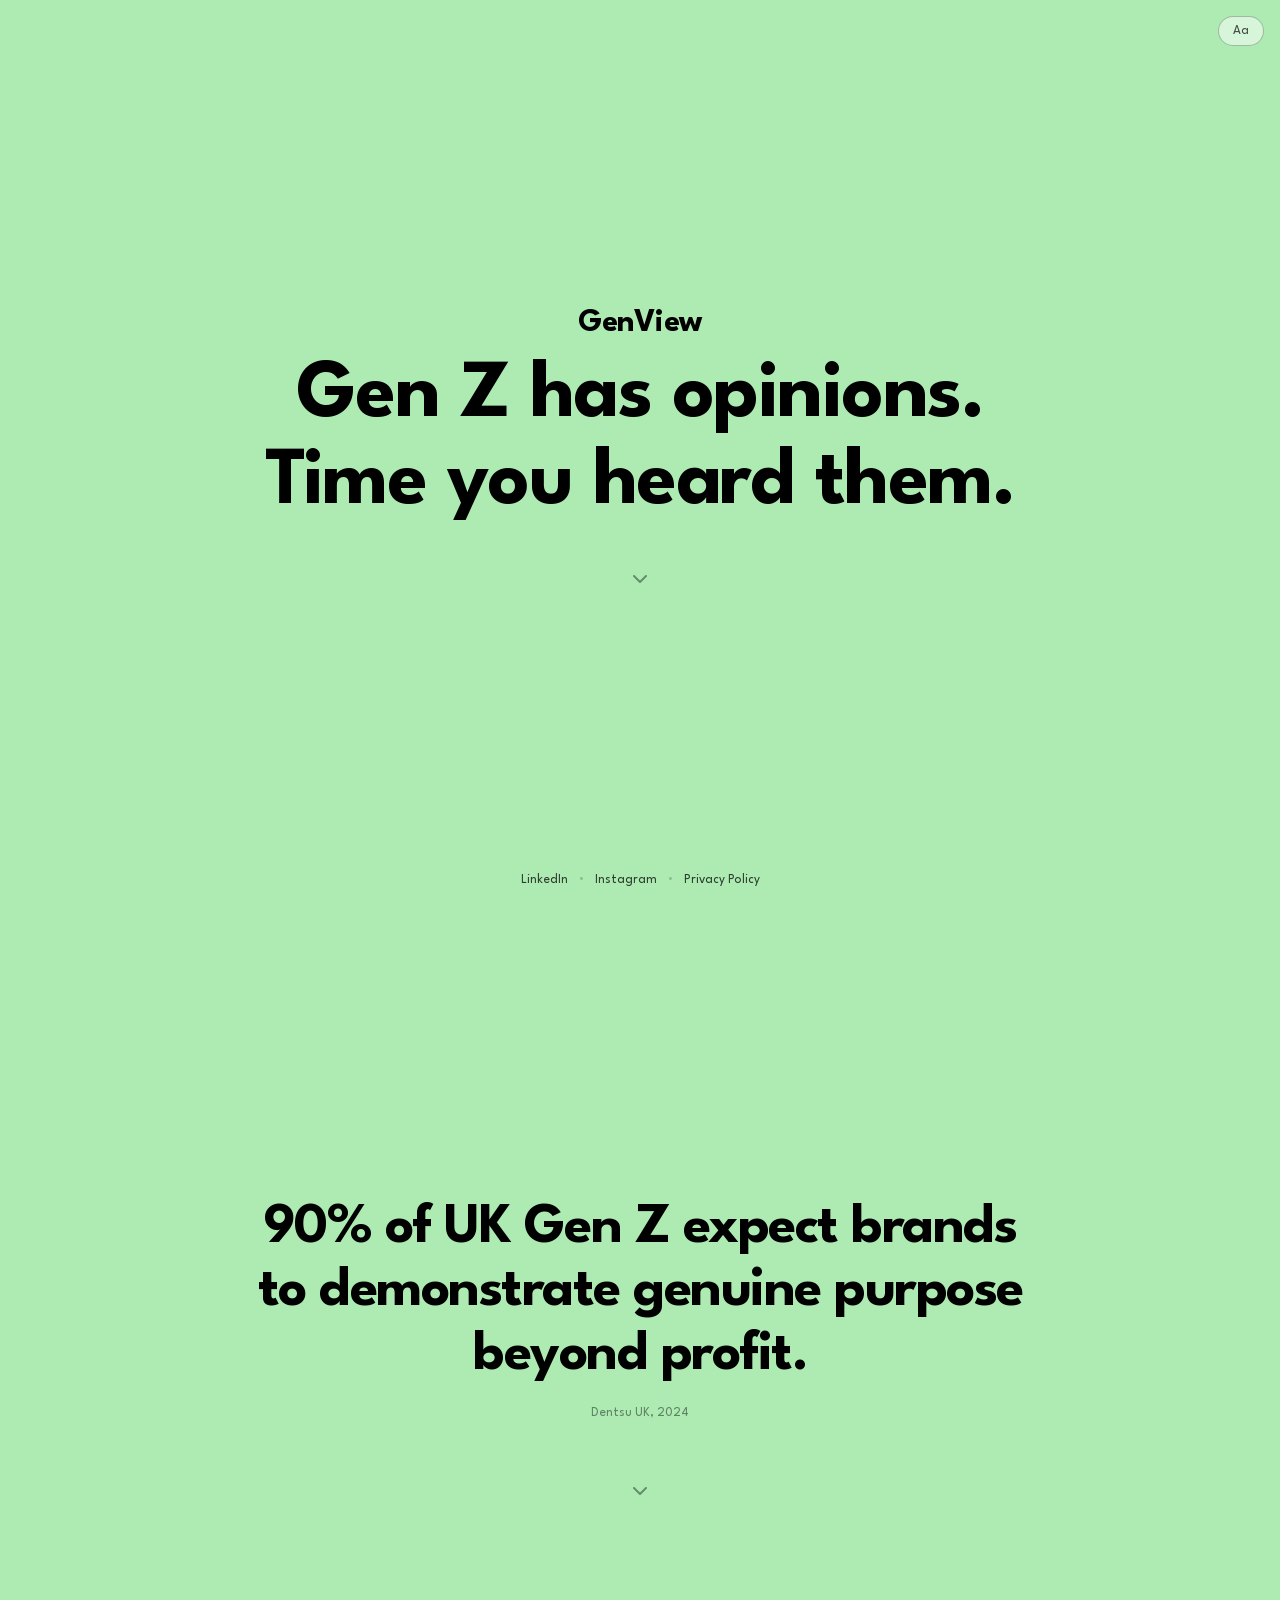
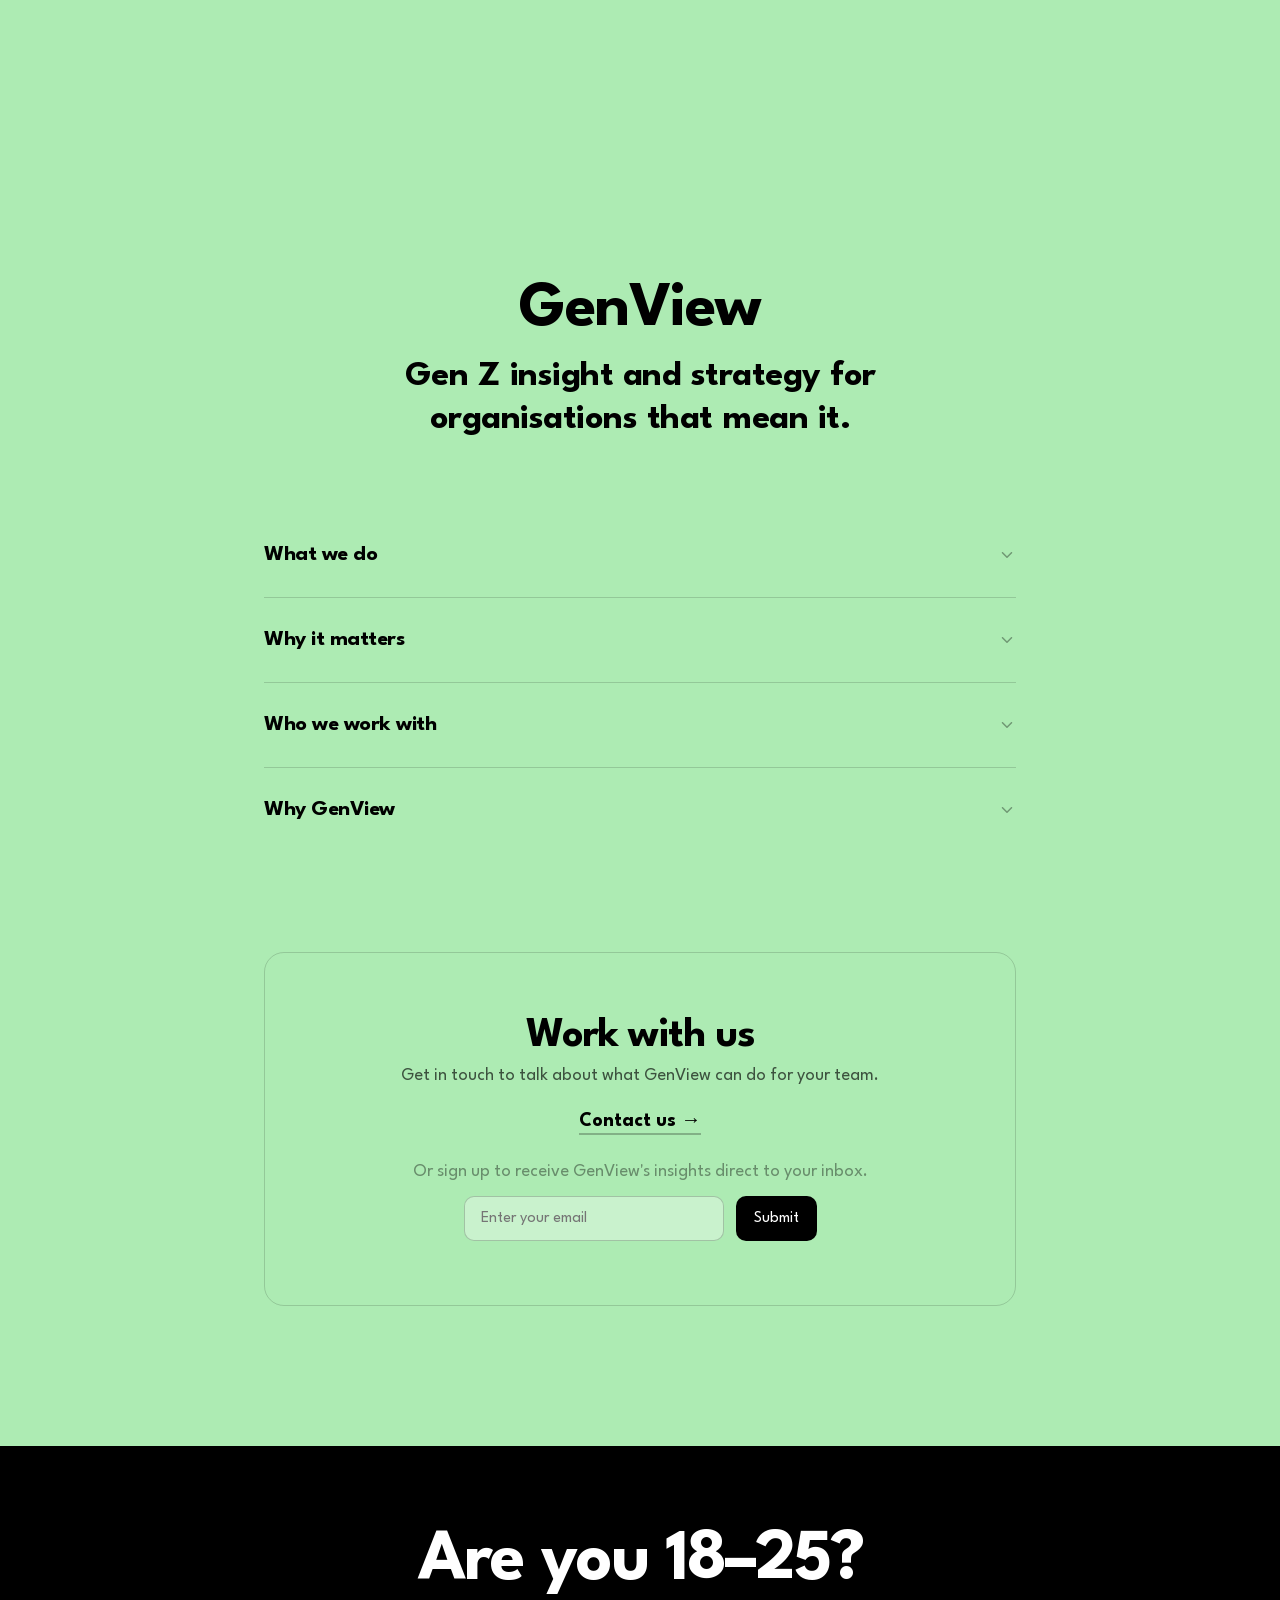
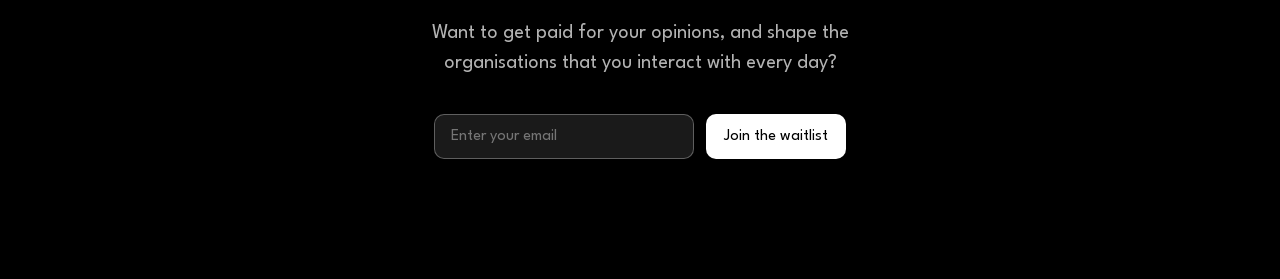
==== commit 2f6d3b4b: "More breathing room: panel padding, wrap spacing, lighter Work with us box" ====
--- a/index.html
+++ b/index.html
@@ -137,15 +137,15 @@
     .wrap {
       max-width: 800px;
       margin: 0 auto;
-      padding: 40px 24px 120px;
+      padding: 80px 24px 140px;
     }
 
     .panel {
-      border-top: 1px solid rgba(0,0,0,0.2);
+      border-top: 1px solid rgba(0,0,0,0.15);
     }
 
     .panel:last-of-type {
-      border-bottom: 1px solid rgba(0,0,0,0.2);
+      border-bottom: 1px solid rgba(0,0,0,0.15);
     }
 
     .panel-trigger {
@@ -153,7 +153,7 @@
       background: none;
       border: none;
       cursor: pointer;
-      padding: 22px 0;
+      padding: 32px 0;
       display: flex;
       align-items: center;
       justify-content: space-between;
@@ -283,7 +283,7 @@
       color: black;
       text-align: center;
       max-width: 600px;
-      margin: 0 auto 56px;
+      margin: 0 auto 72px;
       line-height: 1.2;
     }
 
@@ -322,10 +322,11 @@
 
     /* WORK WITH US BOX */
     .work-with-us-box {
-      margin-top: 60px;
-      background: rgba(0,0,0,0.06);
-      border-radius: 16px;
-      padding: 48px 40px;
+      margin-top: 100px;
+      background: none;
+      border: 1px solid rgba(0,0,0,0.15);
+      border-radius: 20px;
+      padding: 64px 48px;
       text-align: center;
     }
 
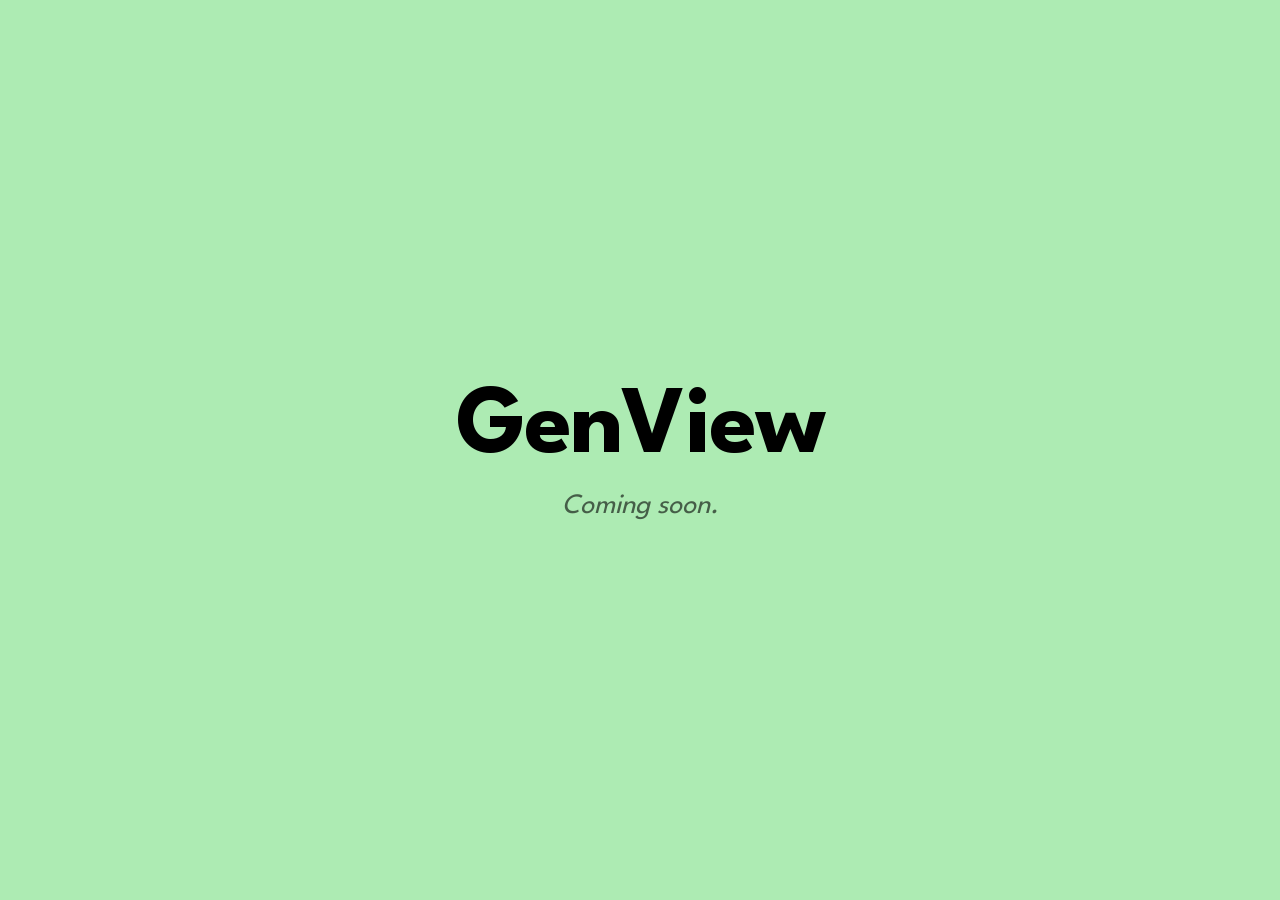
==== commit bef5e317: "Hold: simple coming soon page, full site saved as launch.html" ====
--- a/index.html
+++ b/index.html
@@ -11,7 +11,6 @@
   <meta name="description" content="Gen Z insight and strategy for organisations that mean it." />
   <link rel="canonical" href="https://genview.uk/" />
 
-  <!-- Open Graph -->
   <meta property="og:title" content="GenView" />
   <meta property="og:description" content="Gen Z insight and strategy for organisations that mean it." />
   <meta property="og:type" content="website" />
@@ -19,27 +18,15 @@
   <meta property="og:image" content="https://genview.uk/preview.png" />
   <meta property="og:image:width" content="1500" />
   <meta property="og:image:height" content="1500" />
-
-  <!-- Twitter / WhatsApp -->
   <meta name="twitter:card" content="summary_large_image" />
   <meta name="twitter:title" content="GenView" />
   <meta name="twitter:description" content="Gen Z insight and strategy for organisations that mean it." />
   <meta name="twitter:image" content="https://genview.uk/preview.png" />
 
   <link rel="stylesheet" href="fonts/leaguespartan.css">
+
   <style>
     *, *::before, *::after { box-sizing: border-box; }
-
-    @font-face {
-      font-family: 'OpenDyslexic';
-      src: url('https://cdn.jsdelivr.net/npm/opendyslexic@latest/OpenDyslexic-Regular.otf') format('opentype');
-      font-weight: normal;
-    }
-    @font-face {
-      font-family: 'OpenDyslexic';
-      src: url('https://cdn.jsdelivr.net/npm/opendyslexic@latest/OpenDyslexic-Bold.otf') format('opentype');
-      font-weight: bold;
-    }
 
     body {
       margin: 0;
@@ -47,48 +34,9 @@
       font-family: 'League Spartan', sans-serif;
       color: black;
       -webkit-font-smoothing: antialiased;
-      transition: background-color 0.3s ease;
     }
 
-    body.dyslexic {
-      background-color: #f8f3e3;
-      font-family: 'OpenDyslexic', sans-serif;
-      letter-spacing: 0.05em;
-      word-spacing: 0.1em;
-      line-height: 1.6;
-    }
-
-    #dyslexia-toggle {
-      position: fixed;
-      top: 16px;
-      right: 16px;
-      padding: 8px 14px;
-      font-size: 13px;
-      font-family: inherit;
-      border: 1px solid rgba(0,0,0,0.25);
-      border-radius: 20px;
-      background: rgba(255,255,255,0.5);
-      color: rgba(0,0,0,0.7);
-      cursor: pointer;
-      backdrop-filter: blur(6px);
-      z-index: 100;
-      transition: background 0.2s ease, border-color 0.2s ease;
-    }
-
-    #dyslexia-toggle:hover {
-      background: rgba(255,255,255,0.8);
-      border-color: rgba(0,0,0,0.4);
-    }
-
-    body.dyslexic #dyslexia-toggle {
-      background: rgba(0,0,0,0.08);
-      border-color: rgba(0,0,0,0.35);
-    }
-
-    html { scroll-behavior: smooth; }
-
-    /* HERO */
-    .hero {
+    .wrap {
       height: 100vh;
       display: flex;
       flex-direction: column;
@@ -98,590 +46,26 @@
       padding: 0 24px;
     }
 
-    .hero-brand {
-      font-size: clamp(22px, 3vw, 32px);
-      font-weight: 700;
-      letter-spacing: -0.5px;
-      margin-bottom: 16px;
-    }
-
-    .hero h1 {
-      font-size: clamp(40px, 6.5vw, 82px);
+    h1 {
+      font-size: clamp(48px, 8vw, 96px);
       font-weight: 700;
       margin: 0;
       letter-spacing: -1.5px;
-      line-height: 1.05;
+      line-height: 1;
     }
 
-    .scroll-hint {
-      margin: 40px auto 0;
-      display: flex;
-      justify-content: center;
-      animation: bounce 2s infinite;
-      opacity: 0.4;
-      background: none;
-      border: none;
-      cursor: pointer;
-      padding: 0;
-      color: black;
-    }
-
-    .scroll-hint svg { width: 24px; height: 24px; }
-
-    @keyframes bounce {
-      0%, 100% { transform: translateY(0); }
-      50%       { transform: translateY(6px); }
-    }
-
-    /* PANELS */
-    .wrap {
-      max-width: 800px;
-      margin: 0 auto;
-      padding: 80px 24px 140px;
-    }
-
-    .panel {
-      border-top: 1px solid rgba(0,0,0,0.15);
-    }
-
-    .panel:last-of-type {
-      border-bottom: 1px solid rgba(0,0,0,0.15);
-    }
-
-    .panel-trigger {
-      width: 100%;
-      background: none;
-      border: none;
-      cursor: pointer;
-      padding: 32px 0;
-      display: flex;
-      align-items: center;
-      justify-content: space-between;
-      font-family: inherit;
-      text-align: left;
-      gap: 16px;
-      transition: opacity 0.15s ease;
-    }
-
-    .panel-trigger:hover { opacity: 0.7; }
-
-    .panel-trigger-label {
-      font-size: clamp(17px, 2vw, 22px);
-      font-weight: 700;
-      letter-spacing: -0.5px;
-      flex: 1;
-    }
-
-    .panel-trigger-title {
-      font-size: clamp(17px, 2vw, 22px);
-      font-weight: 700;
-      letter-spacing: -0.5px;
-      line-height: 1.2;
-      flex: 1;
-      text-align: left;
-    }
-
-    /* CTA panels — visually distinct */
-    .panel-cta .panel-trigger-label {
-      font-size: clamp(20px, 2.5vw, 28px);
-      letter-spacing: -1px;
-    }
-
-    .panel-cta .panel-chevron {
-      opacity: 0.7;
-    }
-
-    .panel-divider {
-      border: none;
-      border-top: 2px solid rgba(0,0,0,0.12);
-      margin: 48px 0 0;
-    }
-
-    @media (max-width: 600px) {
-      .panel-body-inner { padding: 0 0 28px; }
-    }
-
-    .panel-chevron {
-      width: 18px;
-      height: 18px;
-      flex-shrink: 0;
-      opacity: 0.35;
-      transition: transform 0.3s ease, opacity 0.2s ease;
-    }
-
-    .panel.open .panel-chevron {
-      transform: rotate(180deg);
-      opacity: 0.7;
-    }
-
-    .panel-body {
-      max-height: 0;
-      overflow: hidden;
-      transition: max-height 0.4s ease;
-    }
-
-    .panel.open .panel-body {
-      max-height: 600px;
-    }
-
-    .panel-body-inner {
-      padding: 0 40px 36px 24px;
-      font-size: clamp(15px, 1.5vw, 18px);
-      line-height: 1.65;
-      color: rgba(0,0,0,0.8);
-    }
-
-    @media (max-width: 600px) {
-      .panel-body-inner { padding: 0 0 28px; }
-    }
-
-    .founder-block {
-      display: flex;
-      gap: 24px;
-      align-items: center;
-      margin-bottom: 20px;
-    }
-
-    .founder-photo {
-      width: 110px;
-      height: 110px;
-      border-radius: 50%;
-      object-fit: cover;
-      flex-shrink: 0;
-    }
-
-    .founder-name {
-      font-size: clamp(20px, 2.2vw, 26px);
-      font-weight: 700;
-      letter-spacing: -0.5px;
-      line-height: 1.1;
-    }
-
-    .founder-role {
-      font-size: 13px;
-      opacity: 0.5;
-      margin-top: 4px;
-    }
-
-    .panel-body-inner p { margin: 0 0 14px; }
-    .panel-body-inner p:last-child { margin: 0; }
-
-    .stat-panel {
-      font-size: clamp(22px, 2.8vw, 36px);
-      font-weight: 700;
-      line-height: 1.2;
-      margin-bottom: 12px;
-    }
-
-    .source { font-size: 12px; color: rgba(0,0,0,0.5); margin-bottom: 20px; }
-
-    /* PANELS INTRO */
-    .panels-intro {
-      font-size: clamp(22px, 3vw, 36px);
-      font-weight: 700;
-      letter-spacing: -0.5px;
-      color: black;
-      text-align: center;
-      max-width: 600px;
-      margin: 0 auto 72px;
-      line-height: 1.2;
-    }
-
-    /* CTA */
-    .cta {
-      margin-top: 0;
-      text-align: center;
-    }
-
-    .email-title {
-      font-size: clamp(22px, 3vw, 36px);
-      font-weight: 700;
-      margin-bottom: 12px;
-      letter-spacing: -0.5px;
-    }
-
-    .email-sub { font-size: 16px; color: rgba(0,0,0,0.65); margin-bottom: 28px; }
-
-    .cta-contact { margin-bottom: 32px; }
-
-    .cta-contact a {
-      display: inline-block;
-      font-size: clamp(15px, 1.8vw, 20px);
-      font-weight: 600;
-      color: black;
-      text-decoration: none;
-      border-bottom: 2px solid rgba(0,0,0,0.25);
-      padding-bottom: 2px;
-      margin: 6px 16px;
-      transition: border-color 0.2s ease;
-    }
-
-    .cta-contact a:hover { border-color: black; }
-
-    .cta-divider { font-size: 13px; color: rgba(0,0,0,0.4); margin: 28px 0; }
-
-    /* WORK WITH US BOX */
-    .work-with-us-box {
-      margin-top: 100px;
-      background: none;
-      border: 1px solid rgba(0,0,0,0.15);
-      border-radius: 20px;
-      padding: 64px 48px;
-      text-align: center;
-    }
-
-    .work-with-us-title {
-      font-size: clamp(24px, 3.5vw, 42px);
-      font-weight: 700;
-      letter-spacing: -1px;
-      margin-bottom: 12px;
-    }
-
-    .work-with-us-box p {
-      font-size: clamp(15px, 1.5vw, 18px);
-      color: rgba(0,0,0,0.65);
-      margin: 0 0 24px;
-    }
-
-    .work-with-us-link {
-      display: inline-block;
-      font-size: clamp(16px, 1.8vw, 20px);
-      font-weight: 700;
-      color: black;
-      text-decoration: none;
-      border-bottom: 2px solid rgba(0,0,0,0.25);
-      padding-bottom: 2px;
-      transition: border-color 0.2s ease;
-    }
-
-    .work-with-us-link:hover { border-color: black; }
-
-    .work-with-us-divider {
-      font-size: clamp(15px, 1.5vw, 18px);
-      color: rgba(0,0,0,0.4);
-      margin: 28px 0 16px;
-    }
-
-    /* 18-25 BOTTOM SECTION */
-    .genz-section {
-      background: black;
-      color: white;
-      text-align: center;
-      padding: 80px 24px 120px;
-    }
-
-    .genz-section h2 {
-      font-size: clamp(36px, 6vw, 72px);
-      font-weight: 700;
-      letter-spacing: -2px;
-      line-height: 1;
-      margin: 0 0 20px;
-    }
-
-    .genz-section p {
-      font-size: clamp(16px, 1.8vw, 20px);
-      color: rgba(255,255,255,0.7);
-      max-width: 480px;
-      margin: 0 auto 36px;
-      line-height: 1.5;
-    }
-
-    .genz-section input[type="email"] {
-      background: rgba(255,255,255,0.1);
-      border: 1px solid rgba(255,255,255,0.3);
-      color: white;
-    }
-
-    .genz-section input[type="email"]::placeholder { color: rgba(255,255,255,0.4); }
-
-    .genz-section button[type="submit"] {
-      background: white;
-      color: black;
-    }
-
-    form {
-      display: flex;
-      gap: 12px;
-      flex-wrap: wrap;
-      justify-content: center;
-    }
-
-    input[type="email"] {
-      padding: 14px 16px;
-      font-size: 16px;
-      font-family: inherit;
-      border: 1px solid rgba(0,0,0,0.2);
-      border-radius: 10px;
-      width: 260px;
-      background: rgba(255,255,255,0.35);
-      outline: none;
-    }
-
-    button[type="submit"] {
-      padding: 14px 18px;
-      font-size: 16px;
-      font-family: inherit;
-      border: none;
-      border-radius: 10px;
-      background: black;
-      color: white;
-      cursor: pointer;
-    }
-
-    /* FOOTER */
-    .footer {
-      position: fixed;
-      bottom: 14px;
-      left: 50%;
-      transform: translateX(-50%);
-      font-size: 13px;
+    p {
+      font-size: clamp(18px, 2.5vw, 28px);
+      font-style: italic;
       color: rgba(0,0,0,0.6);
-      display: flex;
-      gap: 10px;
-      align-items: center;
-      white-space: nowrap;
-      transition: color 0.3s ease;
-    }
-
-    .footer-link {
-      transition: color 0.3s ease;
-    }
-
-    .dot { opacity: 0.35; }
-
-    .footer-link {
-      color: rgba(0,0,0,0.75);
-      text-decoration: none;
+      margin: 16px 0 0;
     }
   </style>
 </head>
 <body>
-
-  <button id="dyslexia-toggle" aria-pressed="false" title="Toggle dyslexia-friendly reading mode">Aa</button>
-
-  <!-- HERO -->
-  <div class="hero">
-    <div class="hero-brand">GenView</div>
-    <h1>Gen Z has opinions.<br>Time you heard them.</h1>
-    <button class="scroll-hint" aria-label="Scroll down"
-      onclick="window.scrollTo({top: window.innerHeight, behavior: 'smooth'})">
-      <svg viewBox="0 0 24 24" fill="none" stroke="currentColor" stroke-width="2"
-        stroke-linecap="round" stroke-linejoin="round">
-        <polyline points="6 9 12 15 18 9"></polyline>
-      </svg>
-    </button>
+  <div class="wrap">
+    <h1>GenView</h1>
+    <p>Coming soon.</p>
   </div>
-
-  <!-- STAT -->
-  <div id="stat-section" style="min-height: 100vh; display: flex; flex-direction: column; align-items: center; justify-content: center; text-align: center; padding: 80px 24px; opacity: 0; transition: opacity 1.4s ease;">
-    <div style="max-width: 780px;">
-      <div style="font-size: clamp(28px, 4.5vw, 58px); font-weight: 700; letter-spacing: -1.5px; line-height: 1.1; margin-bottom: 20px;">90% of UK Gen Z expect brands to demonstrate genuine purpose beyond profit.</div>
-      <div style="font-size: 13px; color: rgba(0,0,0,0.45);">Dentsu UK, 2024</div>
-    </div>
-    <button class="scroll-hint" style="margin-top: 60px;" aria-label="Scroll down"
-      onclick="document.querySelector('.wrap').scrollIntoView({behavior: 'smooth'})">
-      <svg viewBox="0 0 24 24" fill="none" stroke="currentColor" stroke-width="2"
-        stroke-linecap="round" stroke-linejoin="round">
-        <polyline points="6 9 12 15 18 9"></polyline>
-      </svg>
-    </button>
-  </div>
-
-  <!-- PANELS -->
-  <div class="wrap">
-    <div style="font-size: clamp(32px, 5vw, 64px); font-weight: 700; letter-spacing: -1.5px; text-align: center; margin-bottom: 16px;">GenView</div>
-    <p class="panels-intro">Gen Z insight and strategy for organisations that mean it.</p>
-
-    <div class="panel" id="panel-1" style="border-top: none;">
-      <button class="panel-trigger" onclick="togglePanel('panel-1')" aria-expanded="false">
-        <span class="panel-trigger-label">What we do</span>
-        <svg class="panel-chevron" viewBox="0 0 24 24" fill="none" stroke="currentColor" stroke-width="2" stroke-linecap="round" stroke-linejoin="round">
-          <polyline points="6 9 12 15 18 9"></polyline>
-        </svg>
-      </button>
-      <div class="panel-body">
-        <div class="panel-body-inner">
-          <p>GenView runs a standing panel of paid, committed Gen Z participants – and uses in-depth qualitative research, not mass surveys, to get to the bottom of how young people actually think, feel, and consume. It's insight you can't get from surveys.</p>
-          <p>Most research tells you what young people say. GenView tells you why, and what's coming next.</p>
-        </div>
-      </div>
-    </div>
-
-    <div class="panel" id="panel-2">
-      <button class="panel-trigger" onclick="togglePanel('panel-2')" aria-expanded="false">
-        <span class="panel-trigger-label">Why it matters</span>
-        <svg class="panel-chevron" viewBox="0 0 24 24" fill="none" stroke="currentColor" stroke-width="2" stroke-linecap="round" stroke-linejoin="round">
-          <polyline points="6 9 12 15 18 9"></polyline>
-        </svg>
-      </button>
-      <div class="panel-body">
-        <div class="panel-body-inner">
-          <p>The UK Government co-produced its National Youth Strategy directly with young people for the first time in history. Accountability to Gen Z is no longer just good practice – it's a growing expectation of organisations that do good.</p>
-        </div>
-      </div>
-    </div>
-
-    <div class="panel" id="panel-3">
-      <button class="panel-trigger" onclick="togglePanel('panel-3')" aria-expanded="false">
-        <span class="panel-trigger-label">Who we work with</span>
-        <svg class="panel-chevron" viewBox="0 0 24 24" fill="none" stroke="currentColor" stroke-width="2" stroke-linecap="round" stroke-linejoin="round">
-          <polyline points="6 9 12 15 18 9"></polyline>
-        </svg>
-      </button>
-      <div class="panel-body">
-        <div class="panel-body-inner">
-          <p>GenView works with brands, organisations, and marketing teams across any sector where getting Gen Z right is non-negotiable. From FMCG to financial services, tech to entertainment – anyone who can't afford to get young people wrong.</p>
-          <p>We also work with charities, foundations, and policy teams who need to understand and authentically engage with young people.</p>
-        </div>
-      </div>
-    </div>
-
-    <div class="panel" id="panel-4">
-      <button class="panel-trigger" onclick="togglePanel('panel-4')" aria-expanded="false">
-        <span class="panel-trigger-label">Why GenView</span>
-        <svg class="panel-chevron" viewBox="0 0 24 24" fill="none" stroke="currentColor" stroke-width="2" stroke-linecap="round" stroke-linejoin="round">
-          <polyline points="6 9 12 15 18 9"></polyline>
-        </svg>
-      </button>
-      <div class="panel-body">
-        <div class="panel-body-inner">
-          <div class="founder-block">
-            <img src="luke.jpg" alt="Luke Hall, Founder of GenView" class="founder-photo">
-            <div>
-              <a href="https://www.linkedin.com/in/luke-daniel-hall" target="_blank" rel="noopener noreferrer" class="founder-name" style="color: inherit; text-decoration: underline; text-underline-offset: 3px; text-decoration-color: rgba(0,0,0,0.3);">Luke Hall</a>
-              <div class="founder-role">Founder, GenView</div>
-            </div>
-          </div>
-          <p>Most Gen Z insight comes from the outside looking in. GenView's founder has spent years embedded in the policy, advocacy, and institutional worlds that actually shape how young people live – from policymakers in the House of Commons to speaking at international fora such as UNICEF and consumer business summits. That's a different kind of intelligence.</p>
-          <p>The combination no competitor has built: a standing panel, in-depth co-design, and a closed loop with every young person involved – making the research richer, the data more honest, and the insight more reliable.</p>
-        </div>
-      </div>
-    </div>
-
-    <!-- CTA PANELS -->
-    <div class="work-with-us-box">
-      <div class="work-with-us-title">Work with us</div>
-      <p>Get in touch to talk about what GenView can do for your team.</p>
-      <a href="mailto:hello@genview.uk?subject=GenView Enquiry" class="work-with-us-link">Contact us →</a>
-      <div class="work-with-us-divider">Or sign up to receive GenView's insights direct to your inbox.</div>
-      <form id="form-org">
-        <input type="hidden" name="source" value="organisation">
-        <input type="email" name="email" placeholder="Enter your email" required />
-        <button type="submit">Submit</button>
-      </form>
-      <div id="success-org" style="display:none; margin-top:16px; font-size:15px; color:rgba(0,0,0,0.65);">Success. We'll be in touch.</div>
-    </div>
-
-  </div>
-
-  <!-- 18-25 SECTION -->
-  <div class="genz-section">
-    <h2>Are you 18–25?</h2>
-    <p>Want to get paid for your opinions, and shape the organisations that you interact with every day?</p>
-    <form id="form-panel">
-      <input type="hidden" name="source" value="panel">
-      <input type="email" name="email" placeholder="Enter your email" required />
-      <button type="submit">Join the waitlist</button>
-    </form>
-    <div id="success-panel" style="display:none; margin-top:16px; font-size:15px; color:rgba(255,255,255,0.7);">You're on the list. We'll be in touch.</div>
-  </div>
-
-  <!-- FOOTER -->
-  <div class="footer">
-    <a href="https://www.linkedin.com/company/112609480/" target="_blank" class="footer-link">LinkedIn</a>
-    <span class="dot">•</span>
-    <a href="https://www.instagram.com/genviewuk/" target="_blank" class="footer-link">Instagram</a>
-    <span class="dot">•</span>
-    <a href="privacy.html" class="footer-link">Privacy Policy</a>
-  </div>
-
-<script>
-  const SCRIPT_URL = "https://script.google.com/macros/s/AKfycbyQBHndjjEp-2qAPYGcVpNUHglOpEFJNtSbEkHs6CS32vU5wOG9wKC4CSMKYyIv8kfH/exec";
-
-  async function submitForm(formId, successId) {
-    const form = document.getElementById(formId);
-    const success = document.getElementById(successId);
-    form.addEventListener("submit", async function(e) {
-      e.preventDefault();
-      const formData = new FormData(form);
-      try {
-        await fetch(SCRIPT_URL, { method: "POST", body: formData, mode: "no-cors" });
-        form.style.display = "none";
-        success.style.display = "block";
-        setTimeout(() => {
-          form.style.display = "flex";
-          success.style.display = "none";
-          form.reset();
-        }, 5000);
-      } catch (err) {
-        alert("Something went wrong. Please try again.");
-      }
-    });
-  }
-
-  submitForm("form-org", "success-org");
-  submitForm("form-panel", "success-panel");
-
-  // Dyslexia toggle
-  const toggle = document.getElementById("dyslexia-toggle");
-  if (localStorage.getItem("dyslexic") === "true") {
-    document.body.classList.add("dyslexic");
-    toggle.setAttribute("aria-pressed", "true");
-  }
-  toggle.addEventListener("click", function() {
-    const isOn = document.body.classList.toggle("dyslexic");
-    toggle.setAttribute("aria-pressed", isOn ? "true" : "false");
-    localStorage.setItem("dyslexic", isOn);
-  });
-
-  // Footer turns white over black 18-25 section
-  const footer = document.querySelector('.footer');
-  // Fade in stat when it enters view
-  const statSection = document.getElementById("stat-section");
-  const statObserver = new IntersectionObserver(function(entries) {
-    entries.forEach(function(entry) {
-      if (entry.isIntersecting) {
-        statSection.style.opacity = "1";
-        statObserver.disconnect();
-      }
-    });
-  }, { threshold: 0.3 });
-  statObserver.observe(statSection);
-
-  const genzSection = document.querySelector('.genz-section');
-
-  const footerObserver = new IntersectionObserver(function(entries) {
-    entries.forEach(function(entry) {
-      if (entry.isIntersecting) {
-        footer.style.color = 'rgba(255,255,255,0.7)';
-        footer.querySelectorAll('.footer-link').forEach(a => a.style.color = 'rgba(255,255,255,0.9)');
-      } else {
-        footer.style.color = 'rgba(0,0,0,0.6)';
-        footer.querySelectorAll('.footer-link').forEach(a => a.style.color = 'rgba(0,0,0,0.75)');
-      }
-    });
-  }, { threshold: 0.1 });
-
-  footerObserver.observe(genzSection);
-
-  function togglePanel(id) {
-    const panel = document.getElementById(id);
-    const btn = panel.querySelector('.panel-trigger');
-    const isOpen = panel.classList.contains('open');
-
-    // Close all panels
-    document.querySelectorAll('.panel').forEach(p => {
-      p.classList.remove('open');
-      p.querySelector('.panel-trigger').setAttribute('aria-expanded', 'false');
-    });
-
-    // Open clicked one if it was closed
-    if (!isOpen) {
-      panel.classList.add('open');
-      btn.setAttribute('aria-expanded', 'true');
-    }
-  }
-</script>
-
 </body>
 </html>
